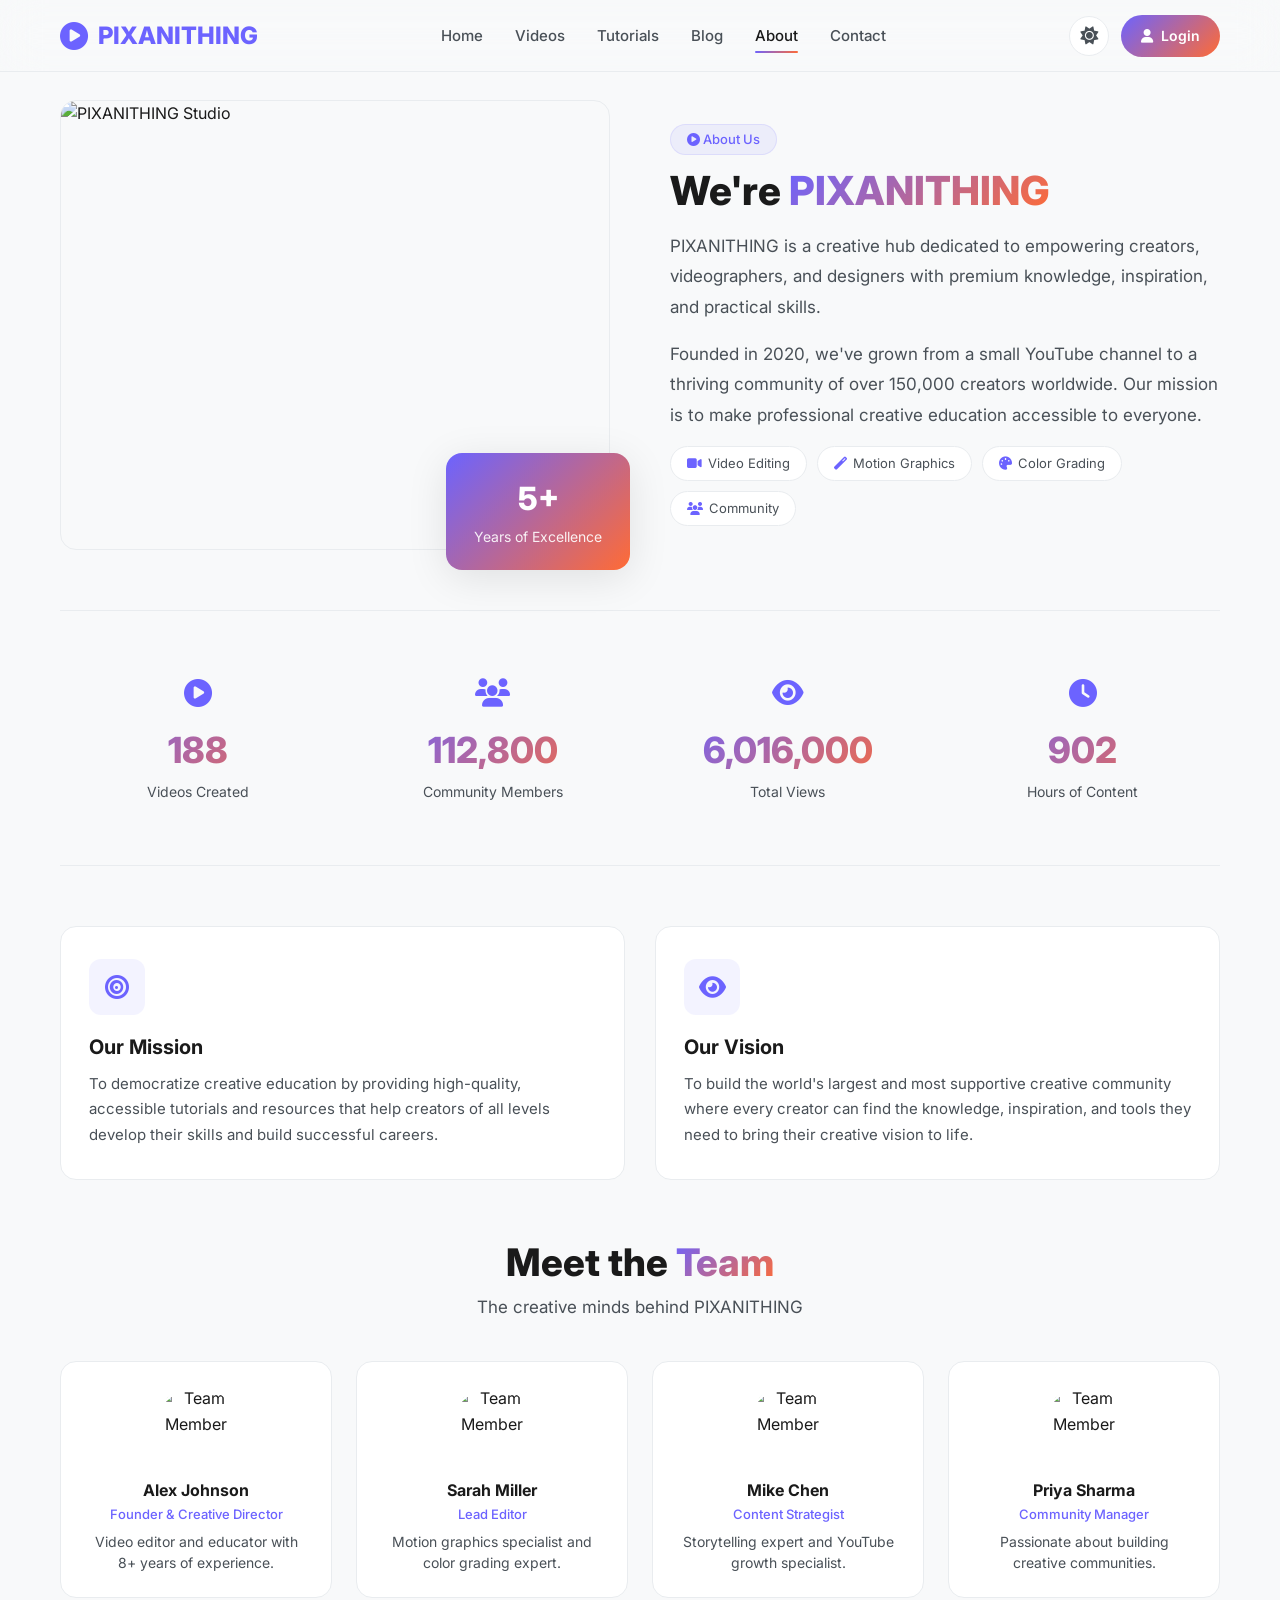
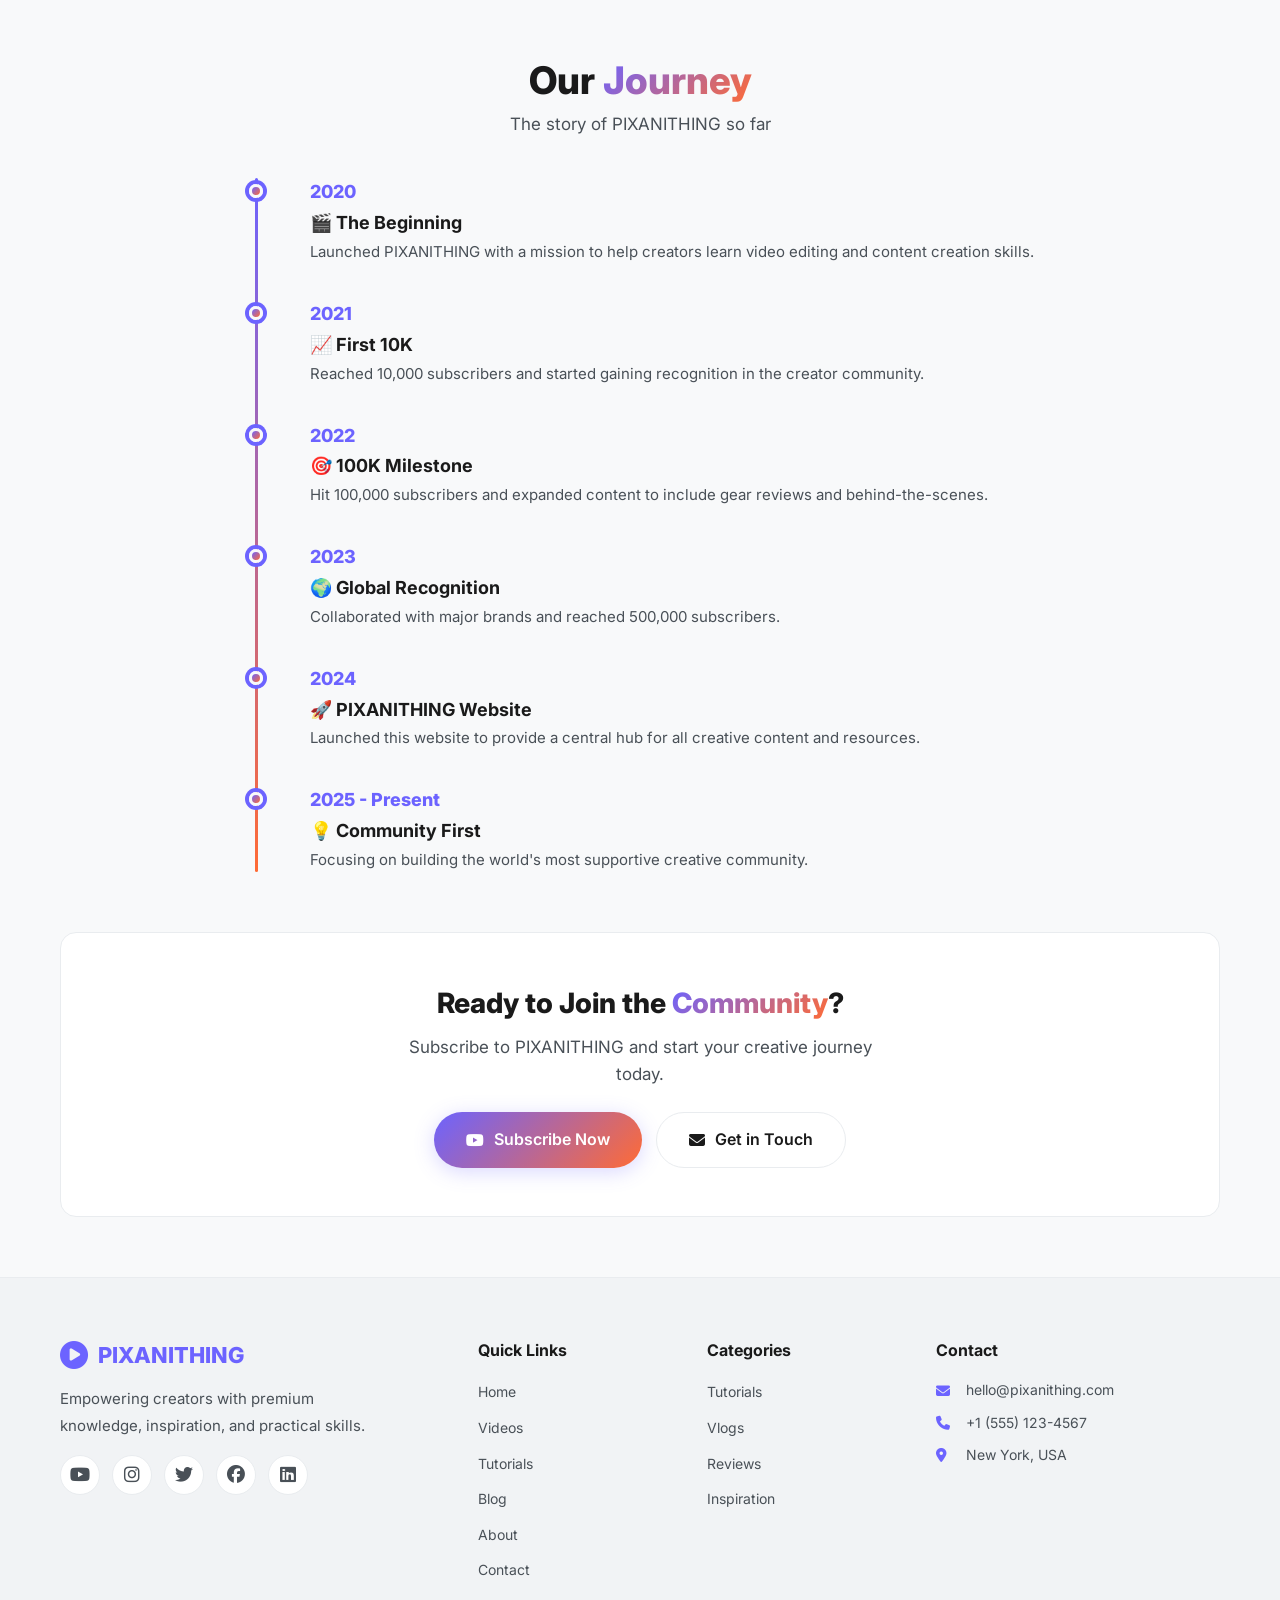
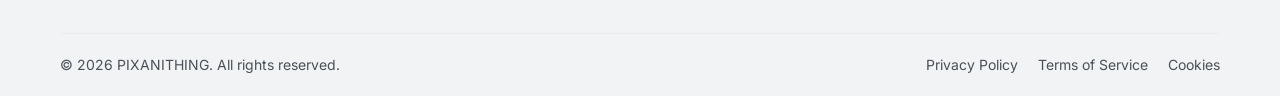
==== about.html @ 60c4e441 "Initial commit - PIXANITHING Frontend" ====
<!DOCTYPE html>
<html lang="en" data-theme="dark">
<head>
    <meta charset="UTF-8" />
    <meta name="viewport" content="width=device-width, initial-scale=1.0" />
    <title>About - PIXANITHING</title>

    <!-- ===== SEO Meta Tags ===== -->
    <meta name="description" content="Learn about PIXANITHING - our mission, vision, and the creative community we're building." />
    <meta name="theme-color" content="#6C63FF" />

    <!-- ===== Fonts & Icons ===== -->
    <link rel="preconnect" href="https://fonts.googleapis.com" />
    <link rel="preconnect" href="https://fonts.gstatic.com" crossorigin />
    <link href="https://fonts.googleapis.com/css2?family=Inter:wght@300;400;500;600;700;800;900&display=swap" rel="stylesheet" />
    <link rel="stylesheet" href="https://cdnjs.cloudflare.com/ajax/libs/font-awesome/6.6.0/css/all.min.css" />

    <!-- ===== Custom CSS ===== -->
    <link rel="stylesheet" href="css/style.css" />

    <style>
        /* ===== ABOUT PAGE SPECIFIC STYLES ===== */
        .about-page {
            padding: 100px 0 60px;
            background: var(--bg-primary);
            min-height: 100vh;
        }

        /* ===== ABOUT HERO ===== */
        .about-hero {
            display: grid;
            grid-template-columns: 1fr 1fr;
            gap: 60px;
            align-items: center;
            margin-bottom: 60px;
        }

        .about-hero .image {
            position: relative;
        }

        .about-hero .image img {
            width: 100%;
            border-radius: var(--radius-lg);
            border: 1px solid var(--border-color);
            object-fit: cover;
            height: 450px;
        }

        .about-hero .image .floating-badge {
            position: absolute;
            bottom: -20px;
            right: -20px;
            background: var(--accent-gradient);
            color: #fff;
            padding: 20px 28px;
            border-radius: var(--radius-lg);
            text-align: center;
            box-shadow: var(--shadow-lg);
        }

        .about-hero .image .floating-badge .number {
            font-size: 32px;
            font-weight: 800;
            display: block;
        }

        .about-hero .image .floating-badge .label {
            font-size: 14px;
            opacity: 0.9;
        }

        .about-hero .text .badge {
            display: inline-block;
            background: rgba(108, 99, 255, 0.08);
            border: 1px solid rgba(108, 99, 255, 0.12);
            padding: 4px 16px;
            border-radius: 50px;
            font-size: 13px;
            color: var(--accent-primary);
            font-weight: 500;
            margin-bottom: 12px;
        }

        .about-hero .text h1 {
            font-size: 40px;
            font-weight: 800;
            margin-bottom: 16px;
            line-height: 1.2;
        }

        .about-hero .text h1 span {
            background: var(--accent-gradient);
            -webkit-background-clip: text;
            -webkit-text-fill-color: transparent;
            background-clip: text;
        }

        .about-hero .text p {
            color: var(--text-secondary);
            font-size: 17px;
            line-height: 1.8;
            margin-bottom: 16px;
        }

        .about-hero .text .tags {
            display: flex;
            gap: 10px;
            flex-wrap: wrap;
            margin-top: 16px;
        }

        .about-hero .text .tags span {
            padding: 6px 16px;
            border-radius: 50px;
            background: var(--bg-card);
            border: 1px solid var(--border-color);
            font-size: 13px;
            color: var(--text-secondary);
            display: flex;
            align-items: center;
            gap: 6px;
        }

        .about-hero .text .tags span i {
            color: var(--accent-primary);
        }

        /* ===== STATS ===== */
        .about-stats {
            display: grid;
            grid-template-columns: repeat(4, 1fr);
            gap: 20px;
            padding: 40px 0;
            border-top: 1px solid var(--border-color);
            border-bottom: 1px solid var(--border-color);
            margin-bottom: 60px;
        }

        .about-stats .stat-item {
            text-align: center;
            padding: 20px;
        }

        .about-stats .stat-item .number {
            font-size: 36px;
            font-weight: 800;
            background: var(--accent-gradient);
            -webkit-background-clip: text;
            -webkit-text-fill-color: transparent;
            background-clip: text;
            display: block;
        }

        .about-stats .stat-item .label {
            font-size: 14px;
            color: var(--text-secondary);
            margin-top: 4px;
        }

        .about-stats .stat-item .icon {
            font-size: 28px;
            color: var(--accent-primary);
            margin-bottom: 6px;
            display: block;
        }

        /* ===== MISSION & VISION ===== */
        .mission-vision {
            display: grid;
            grid-template-columns: 1fr 1fr;
            gap: 30px;
            margin-bottom: 60px;
        }

        .mission-vision .card {
            background: var(--bg-card);
            border: 1px solid var(--border-color);
            border-radius: var(--radius-lg);
            padding: 32px 28px;
            transition: var(--transition);
        }

        .mission-vision .card:hover {
            border-color: var(--accent-primary);
            transform: translateY(-4px);
        }

        .mission-vision .card .icon {
            width: 56px;
            height: 56px;
            border-radius: 12px;
            background: rgba(108, 99, 255, 0.08);
            display: flex;
            align-items: center;
            justify-content: center;
            font-size: 24px;
            color: var(--accent-primary);
            margin-bottom: 16px;
        }

        .mission-vision .card h3 {
            font-size: 20px;
            font-weight: 700;
            margin-bottom: 8px;
        }

        .mission-vision .card p {
            color: var(--text-secondary);
            font-size: 15px;
            line-height: 1.7;
        }

        /* ===== TEAM ===== */
        .team-section {
            margin-bottom: 60px;
        }

        .team-section .section-header {
            text-align: center;
            margin-bottom: 40px;
        }

        .team-grid {
            display: grid;
            grid-template-columns: repeat(auto-fill, minmax(220px, 1fr));
            gap: 24px;
        }

        .team-card {
            background: var(--bg-card);
            border: 1px solid var(--border-color);
            border-radius: var(--radius-lg);
            padding: 24px;
            text-align: center;
            transition: var(--transition);
        }

        .team-card:hover {
            border-color: var(--accent-primary);
            transform: translateY(-4px);
        }

        .team-card img {
            width: 80px;
            height: 80px;
            border-radius: 50%;
            object-fit: cover;
            border: 3px solid var(--accent-gradient);
            margin: 0 auto 12px;
        }

        .team-card h4 {
            font-size: 16px;
            font-weight: 700;
        }

        .team-card .role {
            font-size: 13px;
            color: var(--accent-primary);
            font-weight: 500;
        }

        .team-card p {
            font-size: 14px;
            color: var(--text-secondary);
            margin-top: 6px;
            line-height: 1.5;
        }

        /* ===== TIMELINE ===== */
        .timeline-section {
            margin-bottom: 60px;
        }

        .timeline-section .section-header {
            text-align: center;
            margin-bottom: 40px;
        }

        .timeline {
            position: relative;
            max-width: 800px;
            margin: 0 auto;
            padding-left: 40px;
        }

        .timeline::before {
            content: '';
            position: absolute;
            left: 15px;
            top: 0;
            bottom: 0;
            width: 3px;
            background: var(--accent-gradient);
            border-radius: 3px;
        }

        .timeline-item {
            position: relative;
            margin-bottom: 36px;
            padding-left: 30px;
        }

        .timeline-item::before {
            content: '';
            position: absolute;
            left: -31px;
            top: 6px;
            width: 14px;
            height: 14px;
            border-radius: 50%;
            background: var(--accent-gradient);
            border: 3px solid var(--bg-primary);
            box-shadow: 0 0 0 4px var(--accent-primary);
        }

        .timeline-item .year {
            font-size: 18px;
            font-weight: 800;
            color: var(--accent-primary);
            display: block;
            margin-bottom: 2px;
        }

        .timeline-item h3 {
            font-size: 18px;
            font-weight: 700;
            margin-bottom: 2px;
        }

        .timeline-item p {
            color: var(--text-secondary);
            font-size: 15px;
            line-height: 1.6;
        }

        /* ===== CTA ===== */
        .cta-section {
            background: var(--bg-card);
            border: 1px solid var(--border-color);
            border-radius: var(--radius-lg);
            padding: 48px 40px;
            text-align: center;
            margin-top: 20px;
        }

        .cta-section h2 {
            font-size: 28px;
            font-weight: 800;
            margin-bottom: 8px;
        }

        .cta-section h2 span {
            background: var(--accent-gradient);
            -webkit-background-clip: text;
            -webkit-text-fill-color: transparent;
            background-clip: text;
        }

        .cta-section p {
            color: var(--text-secondary);
            font-size: 17px;
            max-width: 500px;
            margin: 0 auto 24px;
        }

        .cta-section .cta-buttons {
            display: flex;
            gap: 14px;
            justify-content: center;
            flex-wrap: wrap;
        }

        /* ===== RESPONSIVE ===== */
        @media (max-width: 992px) {
            .about-hero {
                grid-template-columns: 1fr;
                gap: 40px;
            }

            .about-hero .image img {
                height: 350px;
            }

            .about-stats {
                grid-template-columns: repeat(2, 1fr);
            }

            .mission-vision {
                grid-template-columns: 1fr;
            }
        }

        @media (max-width: 768px) {
            .about-page {
                padding: 80px 0 40px;
            }

            .about-hero .text h1 {
                font-size: 30px;
            }

            .about-hero .image img {
                height: 280px;
            }

            .about-hero .image .floating-badge {
                bottom: -10px;
                right: -10px;
                padding: 14px 20px;
            }

            .about-hero .image .floating-badge .number {
                font-size: 24px;
            }

            .about-stats {
                grid-template-columns: 1fr 1fr;
                gap: 12px;
                padding: 24px 0;
            }

            .about-stats .stat-item .number {
                font-size: 28px;
            }

            .team-grid {
                grid-template-columns: repeat(2, 1fr);
            }

            .timeline {
                padding-left: 20px;
            }

            .timeline-item {
                padding-left: 20px;
            }

            .timeline-item::before {
                left: -21px;
                width: 12px;
                height: 12px;
            }

            .cta-section {
                padding: 32px 20px;
            }

            .cta-section h2 {
                font-size: 22px;
            }
        }

        @media (max-width: 480px) {
            .about-hero .text h1 {
                font-size: 24px;
            }

            .about-hero .text p {
                font-size: 15px;
            }

            .about-stats {
                grid-template-columns: 1fr 1fr;
                gap: 8px;
            }

            .about-stats .stat-item {
                padding: 12px;
            }

            .about-stats .stat-item .number {
                font-size: 22px;
            }

            .team-grid {
                grid-template-columns: 1fr;
            }

            .cta-section .cta-buttons {
                flex-direction: column;
                align-items: center;
            }

            .cta-section .cta-buttons .btn {
                width: 100%;
                justify-content: center;
            }

            .about-hero .image .floating-badge {
                position: relative;
                bottom: 0;
                right: 0;
                margin-top: 16px;
                display: inline-block;
            }

            .about-hero .image {
                text-align: center;
            }
        }
    </style>
</head>
<body>

    <!-- ===== HEADER ===== -->
    <header id="header">
        <div class="container">
            <nav class="navbar">
                <a href="index.html" class="logo">
                    <i class="fas fa-play-circle"></i>
                    <span>PIXANI<span>THING</span></span>
                </a>

                <ul class="nav-menu" id="navMenu">
                    <li><a href="index.html">Home</a></li>
                    <li><a href="videos.html">Videos</a></li>
                    <li><a href="tutorials.html">Tutorials</a></li>
                    <li><a href="blog.html">Blog</a></li>
                    <li><a href="about.html" class="active">About</a></li>
                    <li><a href="contact.html">Contact</a></li>
                </ul>

                <div class="nav-actions">
                    <button class="theme-toggle" id="themeToggle" aria-label="Toggle Theme">
                        <i class="fas fa-moon"></i>
                    </button>
                    <a href="login.html" class="btn-login">
                        <i class="fas fa-user"></i> <span class="btn-text">Login</span>
                    </a>
                    <button class="hamburger" id="hamburger" aria-label="Menu">
                        <span></span>
                        <span></span>
                        <span></span>
                    </button>
                </div>
            </nav>
        </div>
    </header>

    <!-- ===== ABOUT PAGE ===== -->
    <section class="about-page">
        <div class="container">

            <!-- ===== ABOUT HERO ===== -->
            <div class="about-hero">
                <div class="image">
                    <img src="https://picsum.photos/seed/studio/800/600" alt="PIXANITHING Studio" loading="lazy" />
                    <div class="floating-badge">
                        <span class="number">5+</span>
                        <span class="label">Years of Excellence</span>
                    </div>
                </div>
                <div class="text">
                    <div class="badge"><i class="fas fa-play-circle"></i> About Us</div>
                    <h1>We're <span>PIXANITHING</span></h1>
                    <p>
                        PIXANITHING is a creative hub dedicated to empowering creators, videographers,
                        and designers with premium knowledge, inspiration, and practical skills.
                    </p>
                    <p>
                        Founded in 2020, we've grown from a small YouTube channel to a thriving community
                        of over 150,000 creators worldwide. Our mission is to make professional creative
                        education accessible to everyone.
                    </p>
                    <div class="tags">
                        <span><i class="fas fa-video"></i> Video Editing</span>
                        <span><i class="fas fa-magic"></i> Motion Graphics</span>
                        <span><i class="fas fa-palette"></i> Color Grading</span>
                        <span><i class="fas fa-users"></i> Community</span>
                    </div>
                </div>
            </div>

            <!-- ===== STATS ===== -->
            <div class="about-stats">
                <div class="stat-item">
                    <span class="icon"><i class="fas fa-play-circle"></i></span>
                    <span class="number" data-count="250">0</span>
                    <span class="label">Videos Created</span>
                </div>
                <div class="stat-item">
                    <span class="icon"><i class="fas fa-users"></i></span>
                    <span class="number" data-count="150000">0</span>
                    <span class="label">Community Members</span>
                </div>
                <div class="stat-item">
                    <span class="icon"><i class="fas fa-eye"></i></span>
                    <span class="number" data-count="8000000">0</span>
                    <span class="label">Total Views</span>
                </div>
                <div class="stat-item">
                    <span class="icon"><i class="fas fa-clock"></i></span>
                    <span class="number" data-count="1200">0</span>
                    <span class="label">Hours of Content</span>
                </div>
            </div>

            <!-- ===== MISSION & VISION ===== -->
            <div class="mission-vision">
                <div class="card">
                    <div class="icon"><i class="fas fa-bullseye"></i></div>
                    <h3>Our Mission</h3>
                    <p>
                        To democratize creative education by providing high-quality, accessible
                        tutorials and resources that help creators of all levels develop their skills
                        and build successful careers.
                    </p>
                </div>
                <div class="card">
                    <div class="icon"><i class="fas fa-eye"></i></div>
                    <h3>Our Vision</h3>
                    <p>
                        To build the world's largest and most supportive creative community where
                        every creator can find the knowledge, inspiration, and tools they need to
                        bring their creative vision to life.
                    </p>
                </div>
            </div>

            <!-- ===== TEAM ===== -->
            <div class="team-section">
                <div class="section-header">
                    <h2 class="section-title">Meet the <span>Team</span></h2>
                    <p class="section-subtitle">The creative minds behind PIXANITHING</p>
                </div>
                <div class="team-grid">
                    <div class="team-card">
                        <img src="https://picsum.photos/seed/team1/200/200" alt="Team Member" loading="lazy" />
                        <h4>Alex Johnson</h4>
                        <div class="role">Founder & Creative Director</div>
                        <p>Video editor and educator with 8+ years of experience.</p>
                    </div>
                    <div class="team-card">
                        <img src="https://picsum.photos/seed/team2/200/200" alt="Team Member" loading="lazy" />
                        <h4>Sarah Miller</h4>
                        <div class="role">Lead Editor</div>
                        <p>Motion graphics specialist and color grading expert.</p>
                    </div>
                    <div class="team-card">
                        <img src="https://picsum.photos/seed/team3/200/200" alt="Team Member" loading="lazy" />
                        <h4>Mike Chen</h4>
                        <div class="role">Content Strategist</div>
                        <p>Storytelling expert and YouTube growth specialist.</p>
                    </div>
                    <div class="team-card">
                        <img src="https://picsum.photos/seed/team4/200/200" alt="Team Member" loading="lazy" />
                        <h4>Priya Sharma</h4>
                        <div class="role">Community Manager</div>
                        <p>Passionate about building creative communities.</p>
                    </div>
                </div>
            </div>

            <!-- ===== TIMELINE ===== -->
            <div class="timeline-section">
                <div class="section-header">
                    <h2 class="section-title">Our <span>Journey</span></h2>
                    <p class="section-subtitle">The story of PIXANITHING so far</p>
                </div>
                <div class="timeline">
                    <div class="timeline-item">
                        <span class="year">2020</span>
                        <h3>🎬 The Beginning</h3>
                        <p>Launched PIXANITHING with a mission to help creators learn video editing and content creation skills.</p>
                    </div>
                    <div class="timeline-item">
                        <span class="year">2021</span>
                        <h3>📈 First 10K</h3>
                        <p>Reached 10,000 subscribers and started gaining recognition in the creator community.</p>
                    </div>
                    <div class="timeline-item">
                        <span class="year">2022</span>
                        <h3>🎯 100K Milestone</h3>
                        <p>Hit 100,000 subscribers and expanded content to include gear reviews and behind-the-scenes.</p>
                    </div>
                    <div class="timeline-item">
                        <span class="year">2023</span>
                        <h3>🌍 Global Recognition</h3>
                        <p>Collaborated with major brands and reached 500,000 subscribers.</p>
                    </div>
                    <div class="timeline-item">
                        <span class="year">2024</span>
                        <h3>🚀 PIXANITHING Website</h3>
                        <p>Launched this website to provide a central hub for all creative content and resources.</p>
                    </div>
                    <div class="timeline-item">
                        <span class="year">2025 - Present</span>
                        <h3>💡 Community First</h3>
                        <p>Focusing on building the world's most supportive creative community.</p>
                    </div>
                </div>
            </div>

            <!-- ===== CTA ===== -->
            <div class="cta-section">
                <h2>Ready to Join the <span>Community</span>?</h2>
                <p>Subscribe to PIXANITHING and start your creative journey today.</p>
                <div class="cta-buttons">
                    <a href="https://youtube.com" target="_blank" class="btn btn-primary">
                        <i class="fab fa-youtube"></i> Subscribe Now
                    </a>
                    <a href="contact.html" class="btn btn-secondary">
                        <i class="fas fa-envelope"></i> Get in Touch
                    </a>
                </div>
            </div>

        </div>
    </section>

    <!-- ===== FOOTER ===== -->
    <footer class="footer">
        <div class="container">
            <div class="footer-grid">
                <div class="footer-brand">
                    <a href="index.html" class="logo">
                        <i class="fas fa-play-circle"></i>
                        <span>PIXANI<span>THING</span></span>
                    </a>
                    <p>Empowering creators with premium knowledge, inspiration, and practical skills.</p>
                    <div class="social-links">
                        <a href="#" target="_blank"><i class="fab fa-youtube"></i></a>
                        <a href="#" target="_blank"><i class="fab fa-instagram"></i></a>
                        <a href="#" target="_blank"><i class="fab fa-twitter"></i></a>
                        <a href="#" target="_blank"><i class="fab fa-facebook"></i></a>
                        <a href="#" target="_blank"><i class="fab fa-linkedin"></i></a>
                    </div>
                </div>
                <div class="footer-links">
                    <h4>Quick Links</h4>
                    <ul>
                        <li><a href="index.html">Home</a></li>
                        <li><a href="videos.html">Videos</a></li>
                        <li><a href="tutorials.html">Tutorials</a></li>
                        <li><a href="blog.html">Blog</a></li>
                        <li><a href="about.html">About</a></li>
                        <li><a href="contact.html">Contact</a></li>
                    </ul>
                </div>
                <div class="footer-links">
                    <h4>Categories</h4>
                    <ul>
                        <li><a href="videos.html?cat=tutorial">Tutorials</a></li>
                        <li><a href="videos.html?cat=vlog">Vlogs</a></li>
                        <li><a href="videos.html?cat=review">Reviews</a></li>
                        <li><a href="videos.html?cat=inspiration">Inspiration</a></li>
                    </ul>
                </div>
                <div class="footer-contact">
                    <h4>Contact</h4>
                    <ul>
                        <li><i class="fas fa-envelope"></i> hello@pixanithing.com</li>
                        <li><i class="fas fa-phone"></i> +1 (555) 123-4567</li>
                        <li><i class="fas fa-map-marker-alt"></i> New York, USA</li>
                    </ul>
                </div>
            </div>
            <div class="footer-bottom">
                <p>&copy; 2026 PIXANITHING. All rights reserved.</p>
                <div class="footer-bottom-links">
                    <a href="#">Privacy Policy</a>
                    <a href="#">Terms of Service</a>
                    <a href="#">Cookies</a>
                </div>
            </div>
        </div>
    </footer>

    <!-- ===== BACK TO TOP ===== -->
    <button id="backToTop" class="back-to-top" aria-label="Back to top">
        <i class="fas fa-chevron-up"></i>
    </button>

    <!-- ===== JAVASCRIPT ===== -->
    <script src="js/script.js"></script>

    <!-- ===== PAGE-SPECIFIC JAVASCRIPT ===== -->
    <script>
        document.addEventListener('DOMContentLoaded', function() {

            // ========================================
            // COUNTER ANIMATION
            // ========================================
            const stats = document.querySelectorAll('.about-stats .stat-item .number');
            let animated = false;

            function animateCounters() {
                if (animated) return;

                stats.forEach(function(stat) {
                    const target = parseInt(stat.getAttribute('data-count'));
                    const duration = 2000;
                    const increment = target / (duration / 16);
                    let current = 0;

                    const updateCounter = function() {
                        current += increment;
                        if (current < target) {
                            stat.textContent = Math.round(current).toLocaleString();
                            requestAnimationFrame(updateCounter);
                        } else {
                            stat.textContent = target.toLocaleString();
                        }
                    };
                    updateCounter();
                });
                animated = true;
            }

            if ('IntersectionObserver' in window) {
                const statsSection = document.querySelector('.about-stats');
                if (statsSection) {
                    const observer = new IntersectionObserver(function(entries) {
                        entries.forEach(function(entry) {
                            if (entry.isIntersecting) {
                                animateCounters();
                                observer.unobserve(entry.target);
                            }
                        });
                    }, { threshold: 0.3 });
                    observer.observe(statsSection);
                }
            }

            console.log('✅ About page loaded successfully!');

        });
    </script>

</body>
</html>
---- css/style.css ----
/* ========================================
   PIXANITHING - Global Stylesheet
   Version: 3.0.0 (Final)
   Author: PIXANITHING
   Description: Complete global styles for all pages
   ======================================== */

/* ========================================
   ROOT VARIABLES
   ======================================== */
:root {
    /* ===== COLORS - DARK THEME (Default) ===== */
    --bg-primary: #0A0A0A;
    --bg-secondary: #111111;
    --bg-card: #1A1A1A;
    --bg-card-hover: #242424;
    --bg-input: #1E1E1E;

    --text-primary: #FFFFFF;
    --text-secondary: #B0B0B0;
    --text-muted: #6B6B6B;

    --accent-primary: #6C63FF;
    --accent-secondary: #FF6B35;
    --accent-gradient: linear-gradient(135deg, #6C63FF, #FF6B35);

    --border-color: #2A2A2A;
    --border-light: rgba(255, 255, 255, 0.05);

    --shadow-sm: 0 2px 10px rgba(0, 0, 0, 0.3);
    --shadow-md: 0 4px 20px rgba(0, 0, 0, 0.4);
    --shadow-lg: 0 8px 40px rgba(0, 0, 0, 0.5);
    --shadow-hover: 0 8px 35px rgba(108, 99, 255, 0.15);

    --radius-sm: 8px;
    --radius-md: 12px;
    --radius-lg: 16px;
    --radius-xl: 24px;

    --transition: all 0.3s cubic-bezier(0.4, 0, 0.2, 1);
    --transition-slow: all 0.5s cubic-bezier(0.4, 0, 0.2, 1);

    --font-family: 'Inter', -apple-system, BlinkMacSystemFont, 'Segoe UI', Roboto, Oxygen, Ubuntu, sans-serif;

    --header-height: 72px;
    --container-width: 1200px;

    --z-nav: 1000;
    --z-modal: 2000;
    --z-tooltip: 3000;
    --z-preloader: 9999;
}

/* ========================================
   LIGHT THEME
   ======================================== */
[data-theme="light"] {
    --bg-primary: #F8F9FA;
    --bg-secondary: #F1F3F5;
    --bg-card: #FFFFFF;
    --bg-card-hover: #F1F3F5;
    --bg-input: #E9ECEF;

    --text-primary: #1A1A1A;
    --text-secondary: #495057;
    --text-muted: #868E96;

    --border-color: #E9ECEF;
    --border-light: rgba(0, 0, 0, 0.05);

    --shadow-sm: 0 2px 10px rgba(0, 0, 0, 0.05);
    --shadow-md: 0 4px 20px rgba(0, 0, 0, 0.08);
    --shadow-lg: 0 8px 40px rgba(0, 0, 0, 0.1);
    --shadow-hover: 0 8px 35px rgba(108, 99, 255, 0.12);
}

/* ========================================
   RESET & BASE
   ======================================== */
*,
*::before,
*::after {
    margin: 0;
    padding: 0;
    box-sizing: border-box;
}

html {
    scroll-behavior: smooth;
    -webkit-font-smoothing: antialiased;
    -moz-osx-font-smoothing: grayscale;
}

body {
    font-family: var(--font-family);
    background: var(--bg-primary);
    color: var(--text-primary);
    line-height: 1.6;
    transition: background 0.3s ease, color 0.3s ease;
    overflow-x: hidden;
    min-height: 100vh;
}

/* ===== SCROLLBAR ===== */
::-webkit-scrollbar {
    width: 8px;
    height: 8px;
}

::-webkit-scrollbar-track {
    background: var(--bg-secondary);
}

::-webkit-scrollbar-thumb {
    background: var(--accent-gradient);
    border-radius: 10px;
}

::-webkit-scrollbar-thumb:hover {
    opacity: 0.8;
}

/* ===== SELECTION ===== */
::selection {
    background: var(--accent-primary);
    color: #FFFFFF;
}

/* ===== TYPOGRAPHY ===== */
a {
    text-decoration: none;
    color: inherit;
    transition: var(--transition);
}

img {
    max-width: 100%;
    display: block;
}

ul,
ol {
    list-style: none;
}

/* ===== CONTAINER ===== */
.container {
    max-width: var(--container-width);
    margin: 0 auto;
    padding: 0 20px;
}

/* ========================================
   PRELOADER
   ======================================== */
#preloader {
    position: fixed;
    top: 0;
    left: 0;
    width: 100%;
    height: 100%;
    background: var(--bg-primary);
    display: flex;
    align-items: center;
    justify-content: center;
    z-index: var(--z-preloader);
    transition: opacity 0.6s ease, visibility 0.6s ease;
}

#preloader.hidden {
    opacity: 0;
    visibility: hidden;
    pointer-events: none;
}

.loader {
    width: 48px;
    height: 48px;
    border-radius: 50%;
    border: 3px solid var(--border-color);
    border-top-color: var(--accent-primary);
    border-bottom-color: var(--accent-secondary);
    animation: spin 0.8s linear infinite;
}

/* ========================================
   HEADER / NAVIGATION
   ======================================== */
header {
    position: fixed;
    top: 0;
    left: 0;
    width: 100%;
    z-index: var(--z-nav);
    background: rgba(var(--bg-primary), 0.85);
    backdrop-filter: blur(20px);
    -webkit-backdrop-filter: blur(20px);
    border-bottom: 1px solid var(--border-color);
    transition: var(--transition);
    height: var(--header-height);
}

header.scrolled {
    background: var(--bg-primary);
    box-shadow: var(--shadow-md);
}

.navbar {
    display: flex;
    align-items: center;
    justify-content: space-between;
    height: var(--header-height);
    transition: var(--transition);
}

/* ===== LOGO ===== */
.logo {
    display: flex;
    align-items: center;
    gap: 10px;
    font-size: 24px;
    font-weight: 800;
    color: var(--text-primary);
    text-decoration: none;
    flex-shrink: 0;
}

.logo i {
    color: var(--accent-primary);
    font-size: 28px;
}

.logo span {
    color: var(--accent-primary);
}

/* ===== NAV MENU ===== */
.nav-menu {
    display: flex;
    align-items: center;
    gap: 32px;
    margin: 0;
    padding: 0;
}

.nav-menu a {
    font-size: 15px;
    font-weight: 500;
    color: var(--text-secondary);
    position: relative;
    padding: 6px 0;
    transition: var(--transition);
}

.nav-menu a::after {
    content: '';
    position: absolute;
    bottom: -2px;
    left: 0;
    width: 0;
    height: 2px;
    background: var(--accent-gradient);
    border-radius: 2px;
    transition: var(--transition);
}

.nav-menu a:hover,
.nav-menu a.active {
    color: var(--text-primary);
}

.nav-menu a:hover::after,
.nav-menu a.active::after {
    width: 100%;
}

/* ===== NAV ACTIONS ===== */
.nav-actions {
    display: flex;
    align-items: center;
    gap: 12px;
    flex-shrink: 0;
}

/* Theme Toggle */
.theme-toggle {
    width: 40px;
    height: 40px;
    border-radius: 50%;
    background: var(--bg-card);
    border: 1px solid var(--border-color);
    color: var(--text-secondary);
    font-size: 18px;
    cursor: pointer;
    transition: var(--transition);
    display: flex;
    align-items: center;
    justify-content: center;
}

.theme-toggle:hover {
    background: var(--bg-card-hover);
    color: var(--text-primary);
    transform: rotate(30deg);
}

/* Login Button */
.btn-login {
    display: flex;
    align-items: center;
    gap: 8px;
    padding: 10px 20px;
    border-radius: 50px;
    background: var(--accent-gradient);
    color: #FFFFFF;
    font-size: 14px;
    font-weight: 600;
    border: none;
    cursor: pointer;
    transition: var(--transition);
    text-decoration: none;
    font-family: var(--font-family);
}

.btn-login:hover {
    transform: translateY(-2px);
    box-shadow: 0 8px 30px rgba(108, 99, 255, 0.3);
}

/* ===== HAMBURGER ===== */
.hamburger {
    display: none;
    flex-direction: column;
    gap: 5px;
    background: none;
    border: none;
    cursor: pointer;
    padding: 4px;
    transition: var(--transition);
}

.hamburger span {
    display: block;
    width: 26px;
    height: 2.5px;
    background: var(--text-primary);
    border-radius: 2px;
    transition: var(--transition);
}

.hamburger.active span:nth-child(1) {
    transform: rotate(45deg) translate(5px, 5px);
}

.hamburger.active span:nth-child(2) {
    opacity: 0;
    transform: scaleX(0);
}

.hamburger.active span:nth-child(3) {
    transform: rotate(-45deg) translate(5px, -5px);
}

/* ========================================
   BUTTONS
   ======================================== */
.btn {
    display: inline-flex;
    align-items: center;
    justify-content: center;
    gap: 10px;
    padding: 14px 32px;
    border-radius: 50px;
    font-weight: 600;
    font-size: 16px;
    font-family: var(--font-family);
    border: none;
    cursor: pointer;
    transition: var(--transition);
    text-decoration: none;
}

.btn-primary {
    background: var(--accent-gradient);
    color: #FFFFFF;
    box-shadow: 0 4px 20px rgba(108, 99, 255, 0.25);
}

.btn-primary:hover {
    transform: translateY(-3px);
    box-shadow: 0 8px 35px rgba(108, 99, 255, 0.35);
}

.btn-secondary {
    background: var(--bg-card);
    color: var(--text-primary);
    border: 1px solid var(--border-color);
}

.btn-secondary:hover {
    background: var(--bg-card-hover);
    transform: translateY(-3px);
}

/* ========================================
   SECTION HEADERS
   ======================================== */
.section-header {
    text-align: center;
    margin-bottom: 48px;
    position: relative;
}

.section-title {
    font-size: 38px;
    font-weight: 800;
    margin-bottom: 8px;
    line-height: 1.2;
}

.section-title span {
    background: var(--accent-gradient);
    -webkit-background-clip: text;
    -webkit-text-fill-color: transparent;
    background-clip: text;
}

.section-subtitle {
    font-size: 17px;
    color: var(--text-secondary);
    max-width: 560px;
    margin: 0 auto;
}

.view-all {
    display: inline-flex;
    align-items: center;
    gap: 8px;
    color: var(--accent-primary);
    font-weight: 600;
    font-size: 15px;
    margin-top: 14px;
    transition: var(--transition);
}

.view-all:hover {
    gap: 14px;
}

/* ========================================
   NEWSLETTER SECTION
   ======================================== */
.newsletter-section {
    padding: 70px 0;
    background: var(--bg-secondary);
    border-top: 1px solid var(--border-color);
    border-bottom: 1px solid var(--border-color);
}

.newsletter-content {
    max-width: 560px;
    margin: 0 auto;
    text-align: center;
}

.newsletter-icon {
    width: 72px;
    height: 72px;
    border-radius: 50%;
    background: var(--accent-gradient);
    display: flex;
    align-items: center;
    justify-content: center;
    margin: 0 auto 20px;
    font-size: 32px;
    color: #FFFFFF;
}

.newsletter-content h2 {
    font-size: 32px;
    font-weight: 800;
    margin-bottom: 8px;
}

.newsletter-content h2 span {
    background: var(--accent-gradient);
    -webkit-background-clip: text;
    -webkit-text-fill-color: transparent;
    background-clip: text;
}

.newsletter-content p {
    color: var(--text-secondary);
    font-size: 16px;
    margin-bottom: 24px;
}

.newsletter-form {
    display: flex;
    gap: 12px;
    background: var(--bg-card);
    border: 1px solid var(--border-color);
    border-radius: 60px;
    padding: 6px;
    overflow: hidden;
}

.newsletter-form input {
    flex: 1;
    background: none;
    border: none;
    padding: 14px 20px;
    font-size: 15px;
    color: var(--text-primary);
    outline: none;
    font-family: var(--font-family);
}

.newsletter-form input::placeholder {
    color: var(--text-muted);
}

.newsletter-form .btn {
    padding: 12px 28px;
    border-radius: 50px;
    flex-shrink: 0;
}

.newsletter-note {
    font-size: 13px;
    color: var(--text-muted);
    margin-top: 14px;
}

/* ========================================
   FOOTER
   ======================================== */
.footer {
    background: var(--bg-secondary);
    padding: 60px 0 20px;
    border-top: 1px solid var(--border-color);
}

.footer-grid {
    display: grid;
    grid-template-columns: 2fr 1fr 1fr 1.5fr;
    gap: 40px;
    margin-bottom: 40px;
}

.footer-brand .logo {
    font-size: 22px;
    margin-bottom: 12px;
    display: inline-flex;
}

.footer-brand p {
    color: var(--text-secondary);
    font-size: 15px;
    line-height: 1.8;
    max-width: 320px;
}

.social-links {
    display: flex;
    gap: 12px;
    margin-top: 16px;
}

.social-links a {
    width: 40px;
    height: 40px;
    border-radius: 50%;
    background: var(--bg-card);
    border: 1px solid var(--border-color);
    display: flex;
    align-items: center;
    justify-content: center;
    color: var(--text-secondary);
    transition: var(--transition);
    font-size: 18px;
}

.social-links a:hover {
    background: var(--accent-gradient);
    color: #FFFFFF;
    transform: translateY(-3px);
    border-color: transparent;
}

.footer-links h4,
.footer-contact h4 {
    font-size: 16px;
    font-weight: 700;
    margin-bottom: 16px;
}

.footer-links ul li,
.footer-contact ul li {
    margin-bottom: 10px;
}

.footer-links ul li a {
    color: var(--text-secondary);
    font-size: 14px;
    transition: var(--transition);
}

.footer-links ul li a:hover {
    color: var(--accent-primary);
    padding-left: 4px;
}

.footer-contact ul li {
    color: var(--text-secondary);
    font-size: 14px;
    display: flex;
    align-items: center;
    gap: 10px;
}

.footer-contact ul li i {
    color: var(--accent-primary);
    width: 20px;
}

.footer-bottom {
    padding-top: 20px;
    border-top: 1px solid var(--border-color);
    display: flex;
    justify-content: space-between;
    align-items: center;
    flex-wrap: wrap;
    gap: 12px;
}

.footer-bottom p {
    font-size: 14px;
    color: var(--text-secondary);
}

.footer-bottom-links {
    display: flex;
    gap: 20px;
}

.footer-bottom-links a {
    font-size: 14px;
    color: var(--text-secondary);
    transition: var(--transition);
}

.footer-bottom-links a:hover {
    color: var(--accent-primary);
}

/* ========================================
   BACK TO TOP
   ======================================== */
.back-to-top {
    position: fixed;
    bottom: 30px;
    right: 30px;
    width: 48px;
    height: 48px;
    border-radius: 50%;
    background: var(--accent-gradient);
    color: #FFFFFF;
    border: none;
    font-size: 20px;
    cursor: pointer;
    transition: var(--transition);
    opacity: 0;
    visibility: hidden;
    transform: translateY(20px);
    z-index: var(--z-tooltip);
    box-shadow: 0 4px 20px rgba(108, 99, 255, 0.3);
}

.back-to-top.visible {
    opacity: 1;
    visibility: visible;
    transform: translateY(0);
}

.back-to-top:hover {
    transform: translateY(-4px);
    box-shadow: 0 8px 35px rgba(108, 99, 255, 0.4);
}

/* ========================================
   ANIMATIONS
   ======================================== */
@keyframes spin {
    to {
        transform: rotate(360deg);
    }
}

@keyframes fadeInUp {
    from {
        opacity: 0;
        transform: translateY(30px);
    }
    to {
        opacity: 1;
        transform: translateY(0);
    }
}

@keyframes fadeIn {
    from {
        opacity: 0;
    }
    to {
        opacity: 1;
    }
}

@keyframes scaleIn {
    from {
        opacity: 0;
        transform: scale(0.9);
    }
    to {
        opacity: 1;
        transform: scale(1);
    }
}

@keyframes slideIn {
    from {
        transform: translateX(100%);
        opacity: 0;
    }
    to {
        transform: translateX(0);
        opacity: 1;
    }
}

@keyframes bounce {
    0%,
    100% {
        transform: translateY(0);
    }
    50% {
        transform: translateY(-8px);
    }
}

@keyframes slideDown {
    from {
        opacity: 0;
        transform: translateX(-50%) translateY(-10px);
    }
    to {
        opacity: 1;
        transform: translateX(-50%) translateY(0);
    }
}

/* ========================================
   RESPONSIVE DESIGN
   ======================================== */

/* ===== TABLETS ===== */
@media (max-width: 992px) {
    .footer-grid {
        grid-template-columns: 1fr 1fr;
    }

    .section-title {
        font-size: 30px;
    }

    .newsletter-content h2 {
        font-size: 26px;
    }
}

/* ===== MOBILE ===== */
@media (max-width: 768px) {
    /* ===== NAV ===== */
    .nav-menu {
        position: fixed;
        top: var(--header-height);
        left: 0;
        width: 100%;
        height: calc(100vh - var(--header-height));
        background: var(--bg-primary);
        flex-direction: column;
        justify-content: center;
        align-items: center;
        gap: 24px;
        transform: translateX(100%);
        transition: var(--transition);
        border-top: 1px solid var(--border-color);
        padding: 20px;
    }

    .nav-menu.active {
        transform: translateX(0);
    }

    .nav-menu a {
        font-size: 18px;
    }

    .hamburger {
        display: flex;
    }

    .btn-login .btn-text {
        display: none;
    }

    .btn-login {
        padding: 10px 14px;
    }

    /* ===== FOOTER ===== */
    .footer-grid {
        grid-template-columns: 1fr;
        gap: 30px;
    }

    .footer-brand p {
        max-width: 100%;
    }

    .footer-bottom {
        flex-direction: column;
        text-align: center;
    }

    .footer-bottom-links {
        flex-wrap: wrap;
        justify-content: center;
    }

    /* ===== NEWSLETTER ===== */
    .newsletter-form {
        flex-direction: column;
        border-radius: var(--radius-md);
        background: transparent;
        border: none;
        padding: 0;
    }

    .newsletter-form input {
        background: var(--bg-card);
        border: 1px solid var(--border-color);
        border-radius: var(--radius-md);
        padding: 14px 18px;
    }

    .newsletter-form .btn {
        border-radius: var(--radius-md);
        justify-content: center;
    }

    /* ===== SECTION ===== */
    .section-title {
        font-size: 26px;
    }

    .section-subtitle {
        font-size: 15px;
    }
}

/* ===== SMALL MOBILE ===== */
@media (max-width: 480px) {
    :root {
        --header-height: 64px;
    }

    .logo {
        font-size: 20px;
    }

    .logo i {
        font-size: 22px;
    }

    .btn {
        padding: 12px 24px;
        font-size: 14px;
    }

    .section-title {
        font-size: 22px;
    }

    .newsletter-content h2 {
        font-size: 22px;
    }

    .back-to-top {
        width: 42px;
        height: 42px;
        font-size: 16px;
        bottom: 20px;
        right: 20px;
    }

    .theme-toggle {
        width: 36px;
        height: 36px;
        font-size: 15px;
    }
}

/* ========================================
   UTILITY CLASSES
   ======================================== */
.text-center {
    text-align: center;
}

.text-gradient {
    background: var(--accent-gradient);
    -webkit-background-clip: text;
    -webkit-text-fill-color: transparent;
    background-clip: text;
}

.mt-1 {
    margin-top: 8px;
}
.mt-2 {
    margin-top: 16px;
}
.mt-3 {
    margin-top: 24px;
}
.mt-4 {
    margin-top: 32px;
}
.mt-5 {
    margin-top: 48px;
}

.mb-1 {
    margin-bottom: 8px;
}
.mb-2 {
    margin-bottom: 16px;
}
.mb-3 {
    margin-bottom: 24px;
}
.mb-4 {
    margin-bottom: 32px;
}
.mb-5 {
    margin-bottom: 48px;
}

.hidden {
    display: none !important;
}

.visually-hidden {
    position: absolute;
    width: 1px;
    height: 1px;
    padding: 0;
    margin: -1px;
    overflow: hidden;
    clip: rect(0, 0, 0, 0);
    border: 0;
}

/* ========================================
   ACCESSIBILITY
   ======================================== */
@media (prefers-reduced-motion: reduce) {
    *,
    *::before,
    *::after {
        animation-duration: 0.01ms !important;
        animation-iteration-count: 1 !important;
        transition-duration: 0.01ms !important;
        scroll-behavior: auto !important;
    }
}

:focus-visible {
    outline: 2px solid var(--accent-primary);
    outline-offset: 2px;
}

.skip-link {
    position: absolute;
    top: -100%;
    left: 50%;
    transform: translateX(-50%);
    padding: 12px 24px;
    background: var(--accent-primary);
    color: #FFFFFF;
    border-radius: var(--radius-sm);
    z-index: var(--z-modal);
    font-weight: 600;
}

.skip-link:focus {
    top: 10px;
}

/* ========================================
   PRINT STYLES
   ======================================== */
@media print {
    header,
    footer,
    .back-to-top,
    .newsletter-section {
        display: none !important;
    }

    body {
        background: #FFFFFF !important;
        color: #000000 !important;
    }

    .container {
        max-width: 100% !important;
        padding: 20px !important;
    }
}
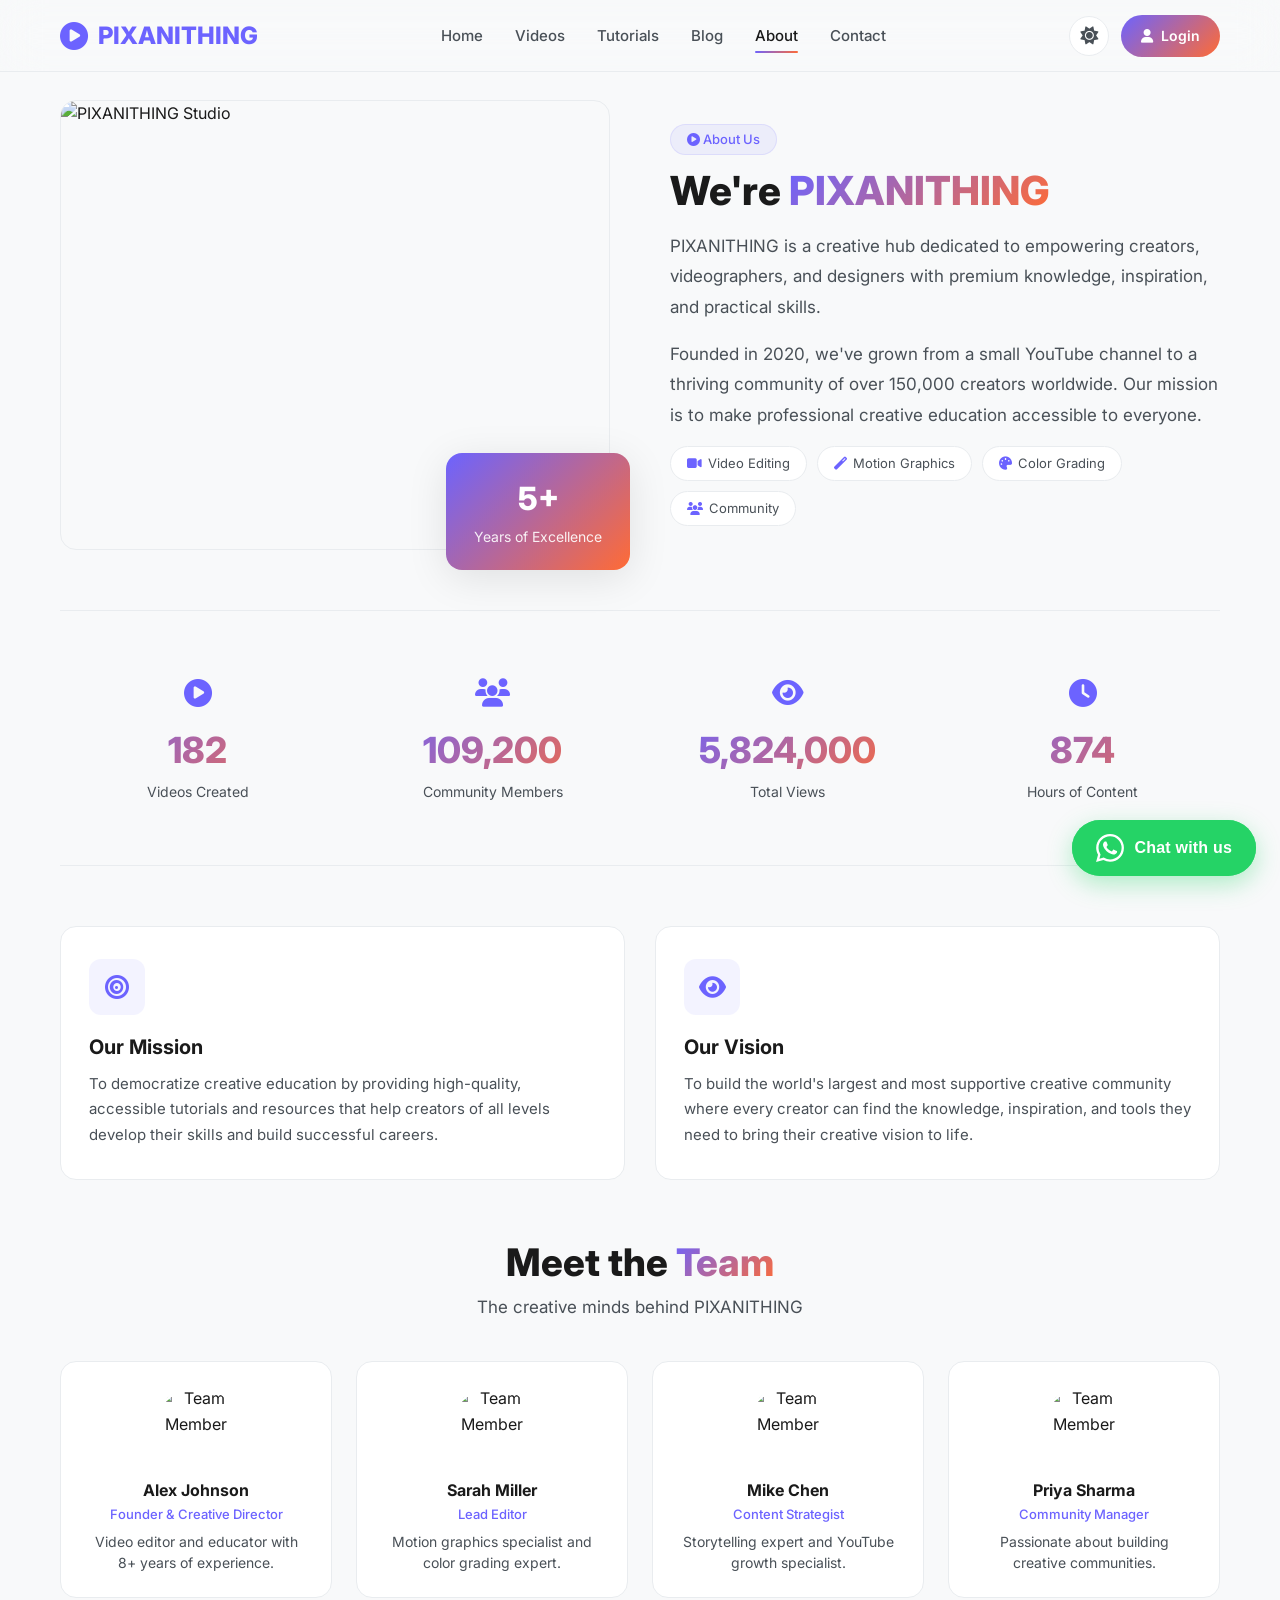
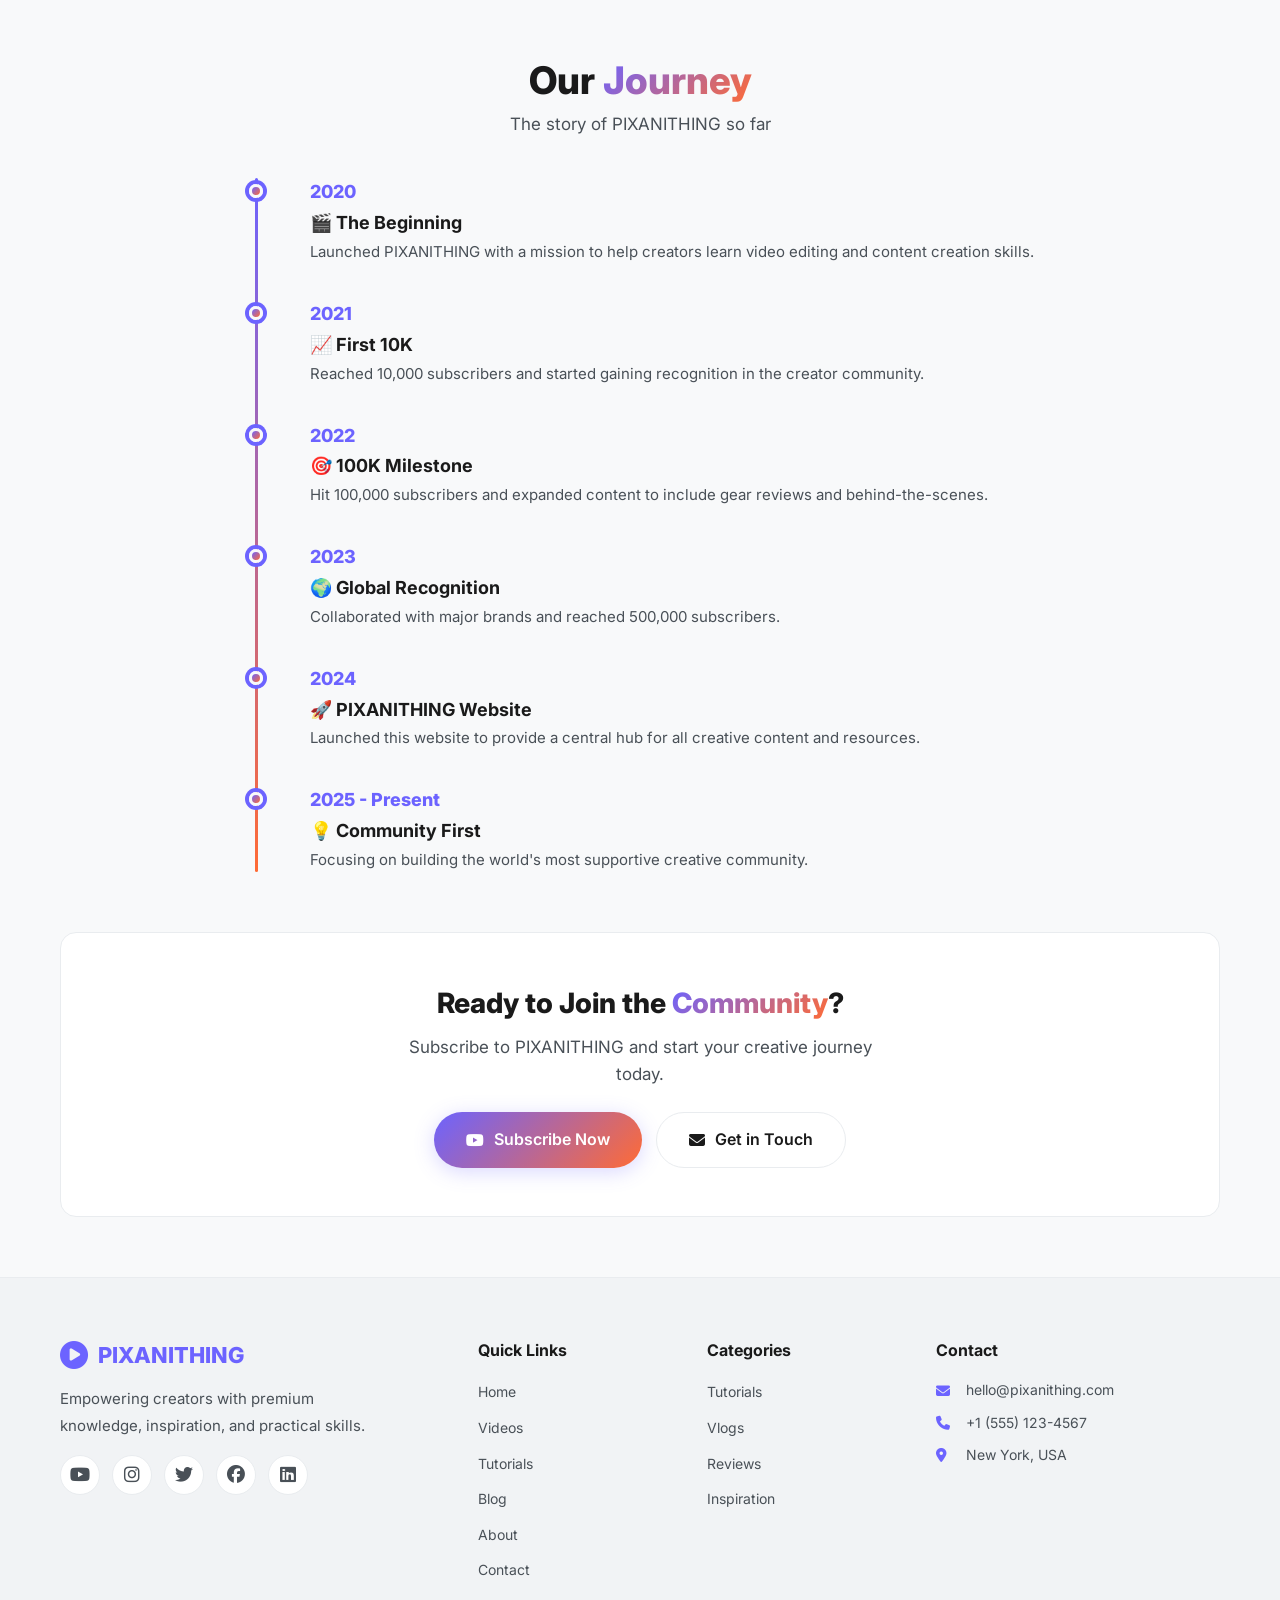
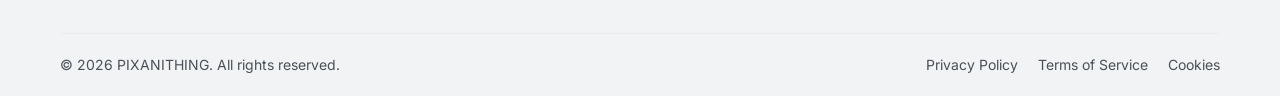
==== commit 0af105f5: "about.html" ====
--- a/about.html
+++ b/about.html
@@ -828,6 +828,26 @@
 
         });
     </script>
-
+<!-- WhatsApp Floating Button -->
+<div class="wa-float-wrapper" id="waFloatWrapper" role="complementary" aria-label="WhatsApp Chat Support">
+  <a href="https://wa.me/918817846586?text=Hi%2C%20I%20would%20like%20to%20know%20more%20about%20your%20services."
+     class="wa-float-btn"
+     id="waFloatBtn"
+     target="_blank"
+     rel="noopener noreferrer"
+     aria-label="Chat with us on WhatsApp">
+    <span class="wa-pulse-ring" aria-hidden="true"></span>
+    <span class="wa-pulse-ring" aria-hidden="true"></span>
+    <svg class="wa-icon" viewBox="0 0 24 24" xmlns="http://www.w3.org/2000/svg" aria-hidden="true">
+      <path d="M17.472 14.382c-.297-.149-1.758-.867-2.03-.967-.273-.099-.471-.148-.67.15-.197.297-.767.966-.94 1.164-.173.199-.347.223-.644.075-.297-.15-1.255-.463-2.39-1.475-.883-.788-1.48-1.761-1.653-2.059-.173-.297-.018-.458.13-.606.134-.133.298-.347.446-.52.149-.174.198-.298.298-.497.099-.198.05-.371-.025-.52-.075-.149-.669-1.612-.916-2.207-.242-.579-.487-.5-.669-.51-.173-.008-.371-.01-.57-.01-.198 0-.52.074-.792.372-.272.297-1.04 1.016-1.04 2.479 0 1.462 1.065 2.875 1.213 3.074.149.198 2.096 3.2 5.077 4.487.709.306 1.262.489 1.694.625.712.227 1.36.195 1.871.118.571-.085 1.758-.719 2.006-1.413.248-.694.248-1.289.173-1.413-.074-.124-.272-.198-.57-.347m-5.421 7.403h-.004a9.87 9.87 0 01-5.031-1.378l-.361-.214-3.741.982.998-3.648-.235-.374a9.86 9.86 0 01-1.51-5.26c.001-5.45 4.436-9.884 9.888-9.884 2.64 0 5.122 1.03 6.988 2.898a9.825 9.825 0 012.893 6.994c-.003 5.45-4.437 9.884-9.885 9.884m8.413-18.297A11.815 11.815 0 0012.05 0C5.495 0 .16 5.335.157 11.892c0 2.096.547 4.142 1.588 5.945L.057 24l6.305-1.654a11.882 11.882 0 005.683 1.448h.005c6.554 0 11.89-5.335 11.893-11.893a11.821 11.821 0 00-3.48-8.413Z"/>
+    </svg>
+    <span class="wa-label">Chat with us</span>
+  </a>
+</div>
+
+<!-- CSS -->
+<link rel="stylesheet" href="css/whatsapp-button.css">
+<!-- JS -->
+<script src="js/whatsapp-button.js" defer></script>
 </body>
-</html>+</html>
--- a/css/whatsapp-button.css
+++ b/css/whatsapp-button.css
@@ -0,0 +1,170 @@
+/* ============================================
+   WhatsApp Floating Button — Professional CSS
+   ============================================ */
+
+/* --- Design Tokens (Customize Here) --- */
+:root {
+  --wa-green: #25D366;
+  --wa-green-dark: #128C7E;
+  --wa-white: #ffffff;
+  --wa-shadow: 0 8px 24px rgba(37, 211, 102, 0.35);
+  --wa-shadow-hover: 0 12px 32px rgba(37, 211, 102, 0.5);
+  --wa-radius-pill: 999px;
+  --wa-radius-circle: 50%;
+  --wa-font: -apple-system, BlinkMacSystemFont, "Segoe UI", Roboto, "Helvetica Neue", Arial, sans-serif;
+  --wa-z-index: 9999;
+}
+
+/* --- Wrapper Position --- */
+.wa-float-wrapper {
+  position: fixed;
+  right: 24px;
+  bottom: 24px;
+  z-index: var(--wa-z-index);
+  font-family: var(--wa-font);
+  transition: opacity 0.3s ease, transform 0.3s ease;
+}
+
+/* --- Base Button (Desktop = Pill/Rectangle) --- */
+.wa-float-btn {
+  display: inline-flex;
+  align-items: center;
+  justify-content: center;
+  gap: 10px;
+  height: 56px;
+  padding: 0 24px;
+  border-radius: var(--wa-radius-pill);
+  background: var(--wa-green);
+  color: var(--wa-white);
+  text-decoration: none;
+  box-shadow: var(--wa-shadow);
+  position: relative;
+  transition: transform 0.3s cubic-bezier(0.34, 1.56, 0.64, 1),
+              box-shadow 0.3s ease,
+              background-color 0.3s ease;
+  -webkit-tap-highlight-color: transparent;
+}
+
+.wa-float-btn:hover {
+  transform: translateY(-3px) scale(1.03);
+  box-shadow: var(--wa-shadow-hover);
+  background: var(--wa-green-dark);
+}
+
+.wa-float-btn:focus-visible {
+  outline: 3px solid var(--wa-green-dark);
+  outline-offset: 4px;
+}
+
+.wa-float-btn:active {
+  transform: scale(0.97);
+}
+
+/* --- Icon --- */
+.wa-icon {
+  width: 28px;
+  height: 28px;
+  fill: currentColor;
+  flex-shrink: 0;
+  transition: transform 0.3s ease;
+}
+
+.wa-float-btn:hover .wa-icon {
+  transform: rotate(-8deg) scale(1.1);
+}
+
+/* --- Label (Desktop) --- */
+.wa-label {
+  color: var(--wa-white);
+  font-size: 16px;
+  font-weight: 600;
+  letter-spacing: 0.2px;
+  white-space: nowrap;
+  line-height: 1;
+}
+
+/* --- Pulse Rings --- */
+.wa-pulse-ring {
+  position: absolute;
+  inset: 0;
+  border-radius: inherit;
+  background: var(--wa-green);
+  opacity: 0.55;
+  z-index: -1;
+  animation: wa-pulse 2.2s infinite cubic-bezier(0.4, 0, 0.6, 1);
+  pointer-events: none;
+}
+
+.wa-pulse-ring:nth-child(2) {
+  animation-delay: 0.6s;
+}
+
+@keyframes wa-pulse {
+  0%   { transform: scale(1);   opacity: 0.55; }
+  70%  { transform: scale(1.35); opacity: 0; }
+  100% { transform: scale(1.35); opacity: 0; }
+}
+
+/* ============================================
+   RESPONSIVE BREAKPOINTS
+   ============================================ */
+
+/* --- Large Desktop --- */
+@media (min-width: 1400px) {
+  .wa-float-wrapper { right: 32px; bottom: 32px; }
+  .wa-float-btn     { height: 62px; padding: 0 28px; gap: 12px; }
+  .wa-icon          { width: 30px; height: 30px; }
+  .wa-label         { font-size: 17px; }
+}
+
+/* --- Tablet --- */
+@media (max-width: 992px) {
+  .wa-float-btn { height: 52px; padding: 0 20px; gap: 8px; }
+  .wa-icon      { width: 26px; height: 26px; }
+  .wa-label     { font-size: 15px; }
+}
+
+/* --- Mobile: Circle Shape --- */
+@media (max-width: 768px) {
+  .wa-float-wrapper { right: 18px; bottom: 18px; }
+
+  .wa-float-btn {
+    width: 60px;
+    height: 60px;
+    padding: 0;
+    gap: 0;
+    border-radius: var(--wa-radius-circle);
+  }
+
+  .wa-label { display: none; }
+
+  .wa-icon { width: 32px; height: 32px; }
+
+  @keyframes wa-pulse {
+    0%   { transform: scale(1);    opacity: 0.6; }
+    100% { transform: scale(1.75); opacity: 0; }
+  }
+}
+
+/* --- Small Mobile --- */
+@media (max-width: 480px) {
+  .wa-float-wrapper { right: 14px; bottom: 14px; }
+  .wa-float-btn     { width: 56px; height: 56px; }
+  .wa-icon          { width: 28px; height: 28px; }
+}
+
+/* --- Accessibility: Reduced Motion --- */
+@media (prefers-reduced-motion: reduce) {
+  .wa-float-btn,
+  .wa-icon,
+  .wa-pulse-ring {
+    animation: none !important;
+    transition: none !important;
+  }
+  .wa-pulse-ring { display: none; }
+}
+
+/* --- Print: Hide Button --- */
+@media print {
+  .wa-float-wrapper { display: none !important; }
+}
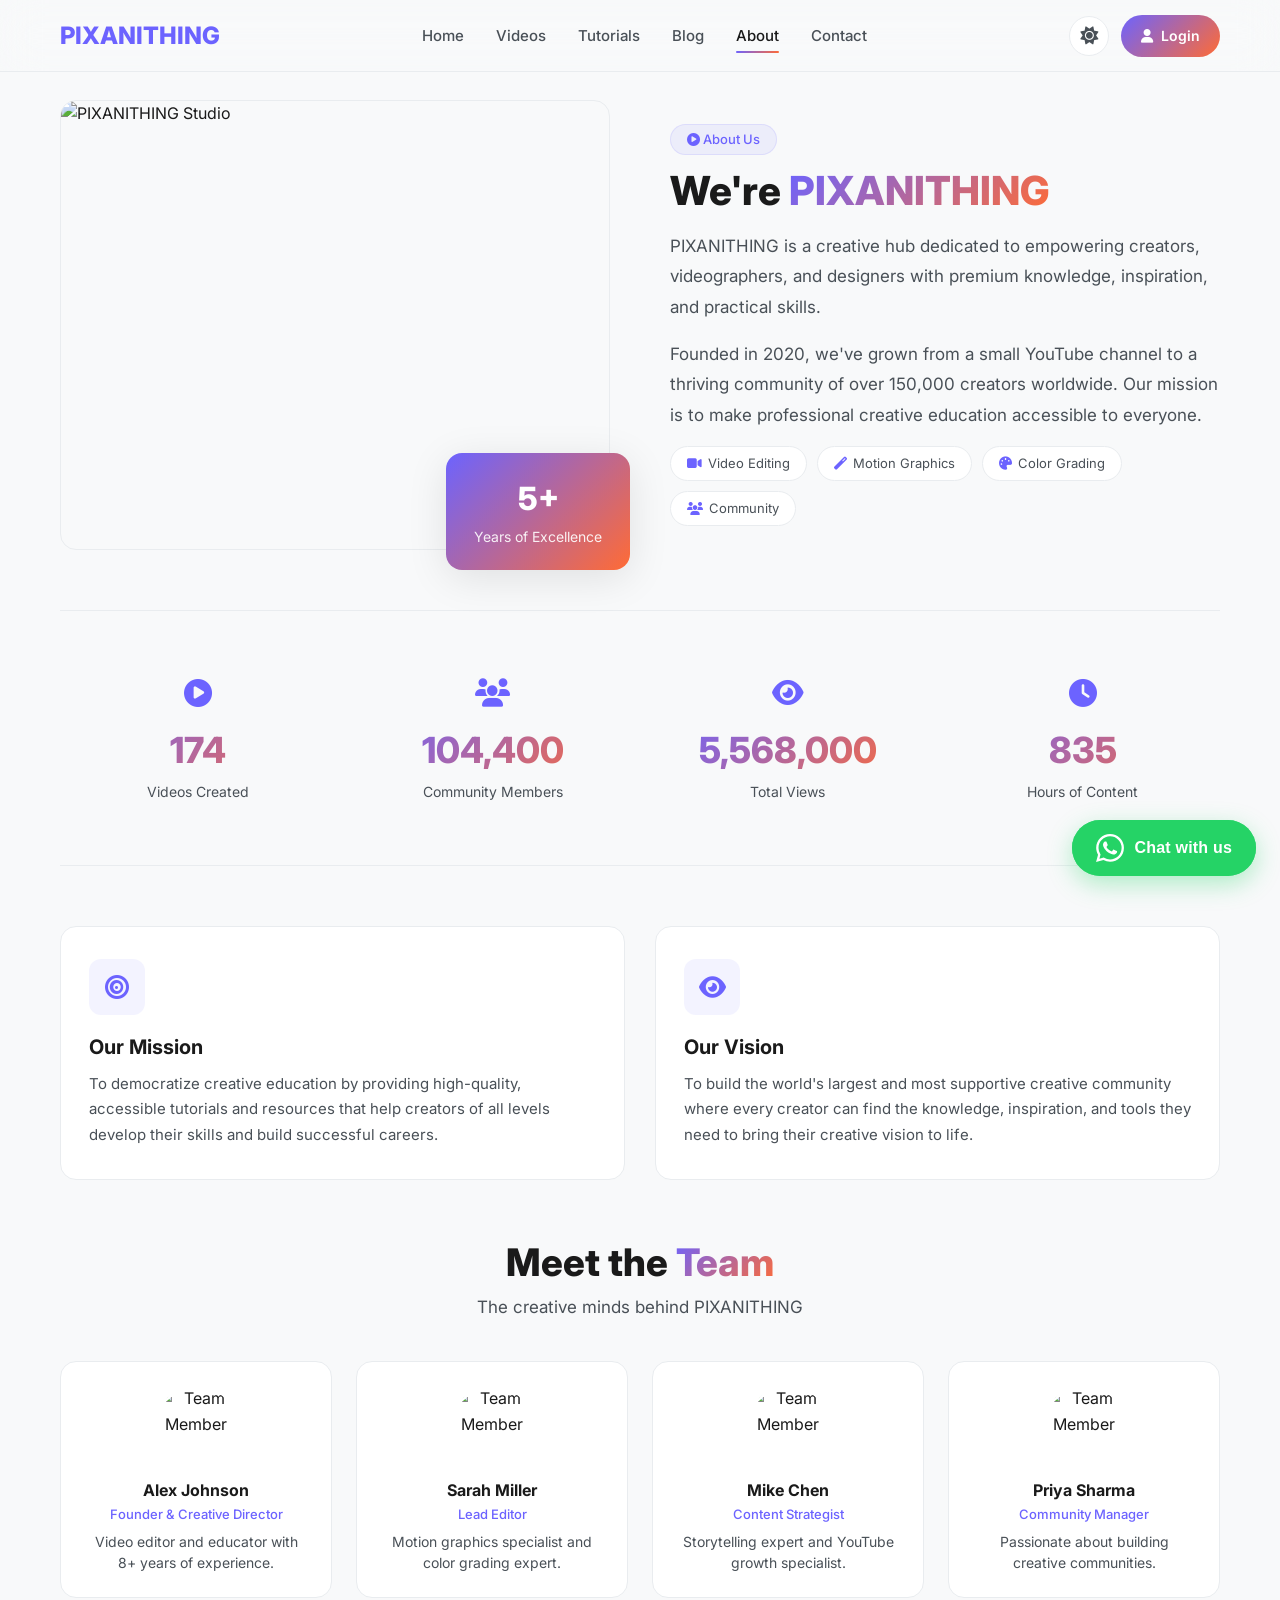
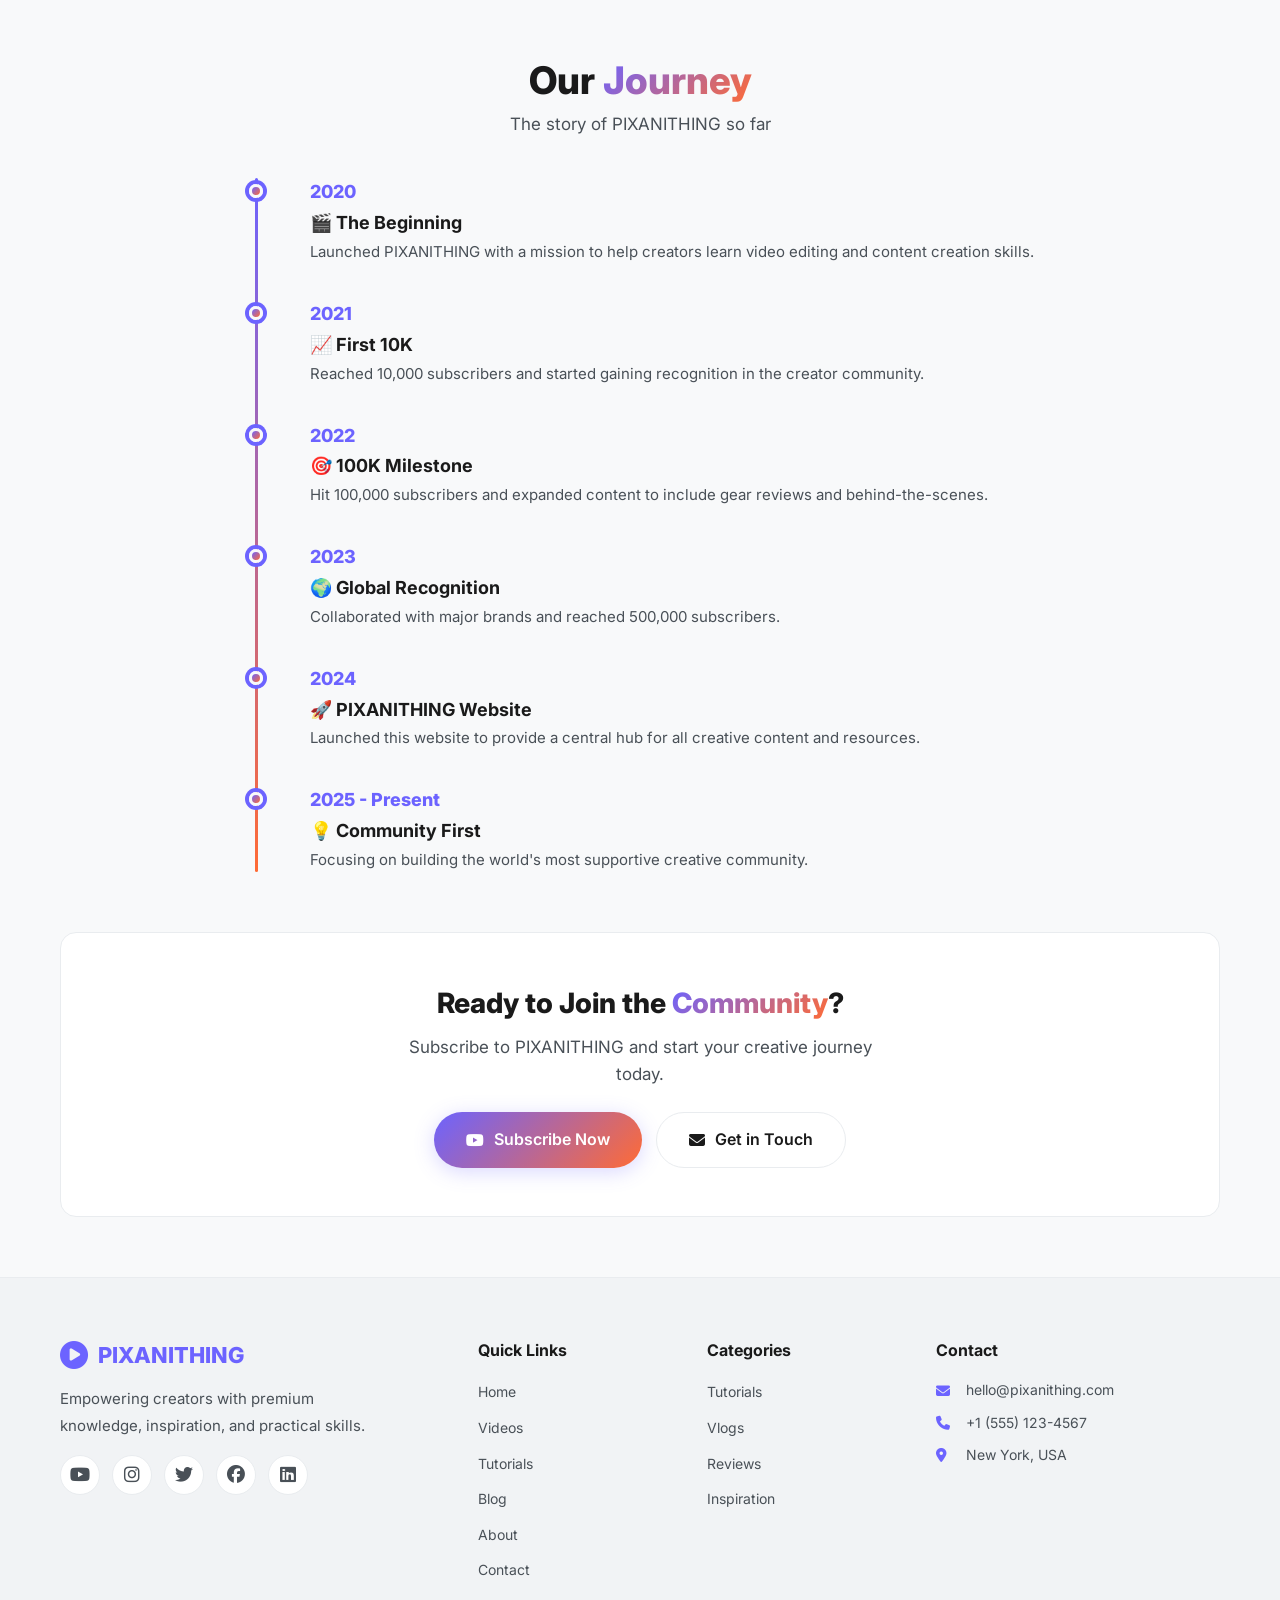
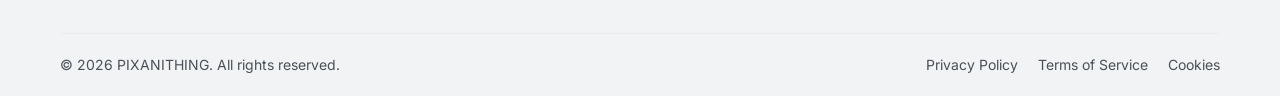
==== commit 1f9447c5: "about.html" ====
--- a/about.html
+++ b/about.html
@@ -509,7 +509,6 @@
         <div class="container">
             <nav class="navbar">
                 <a href="index.html" class="logo">
-                    <i class="fas fa-play-circle"></i>
                     <span>PIXANI<span>THING</span></span>
                 </a>
 
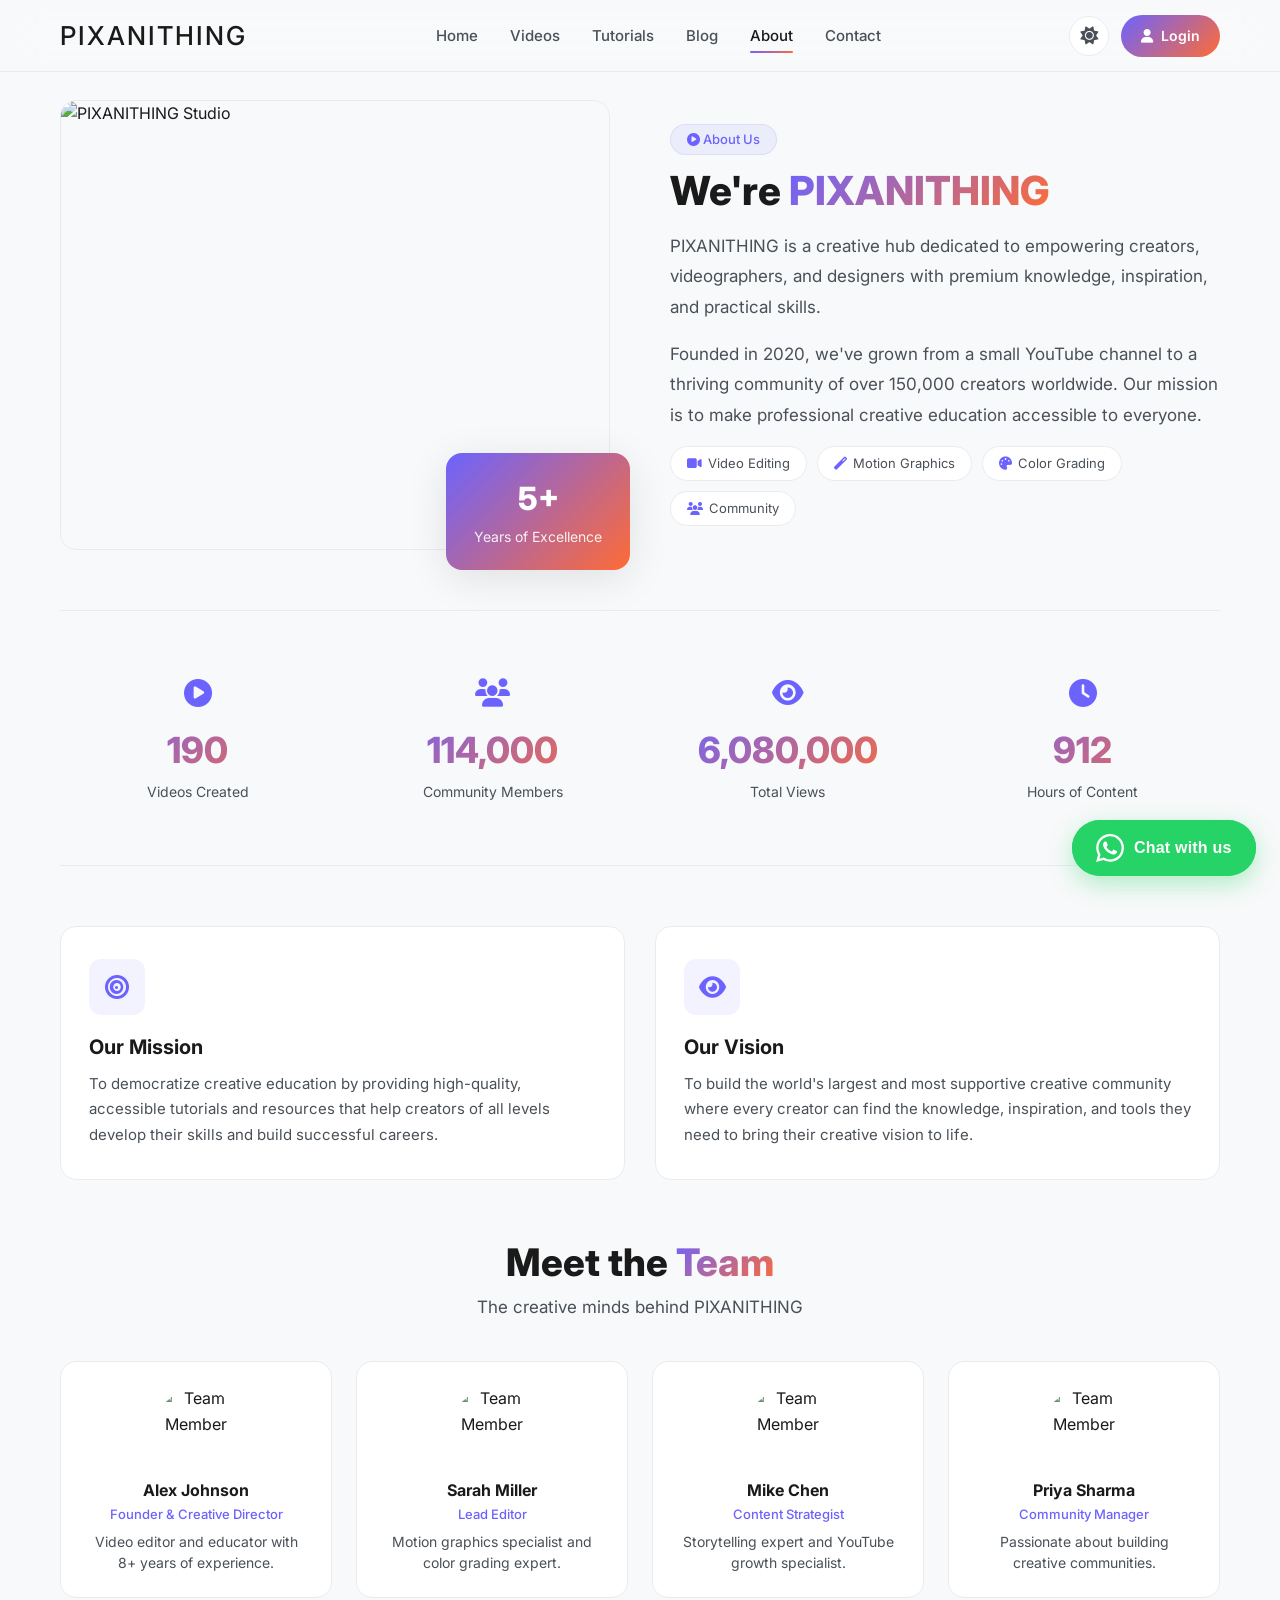
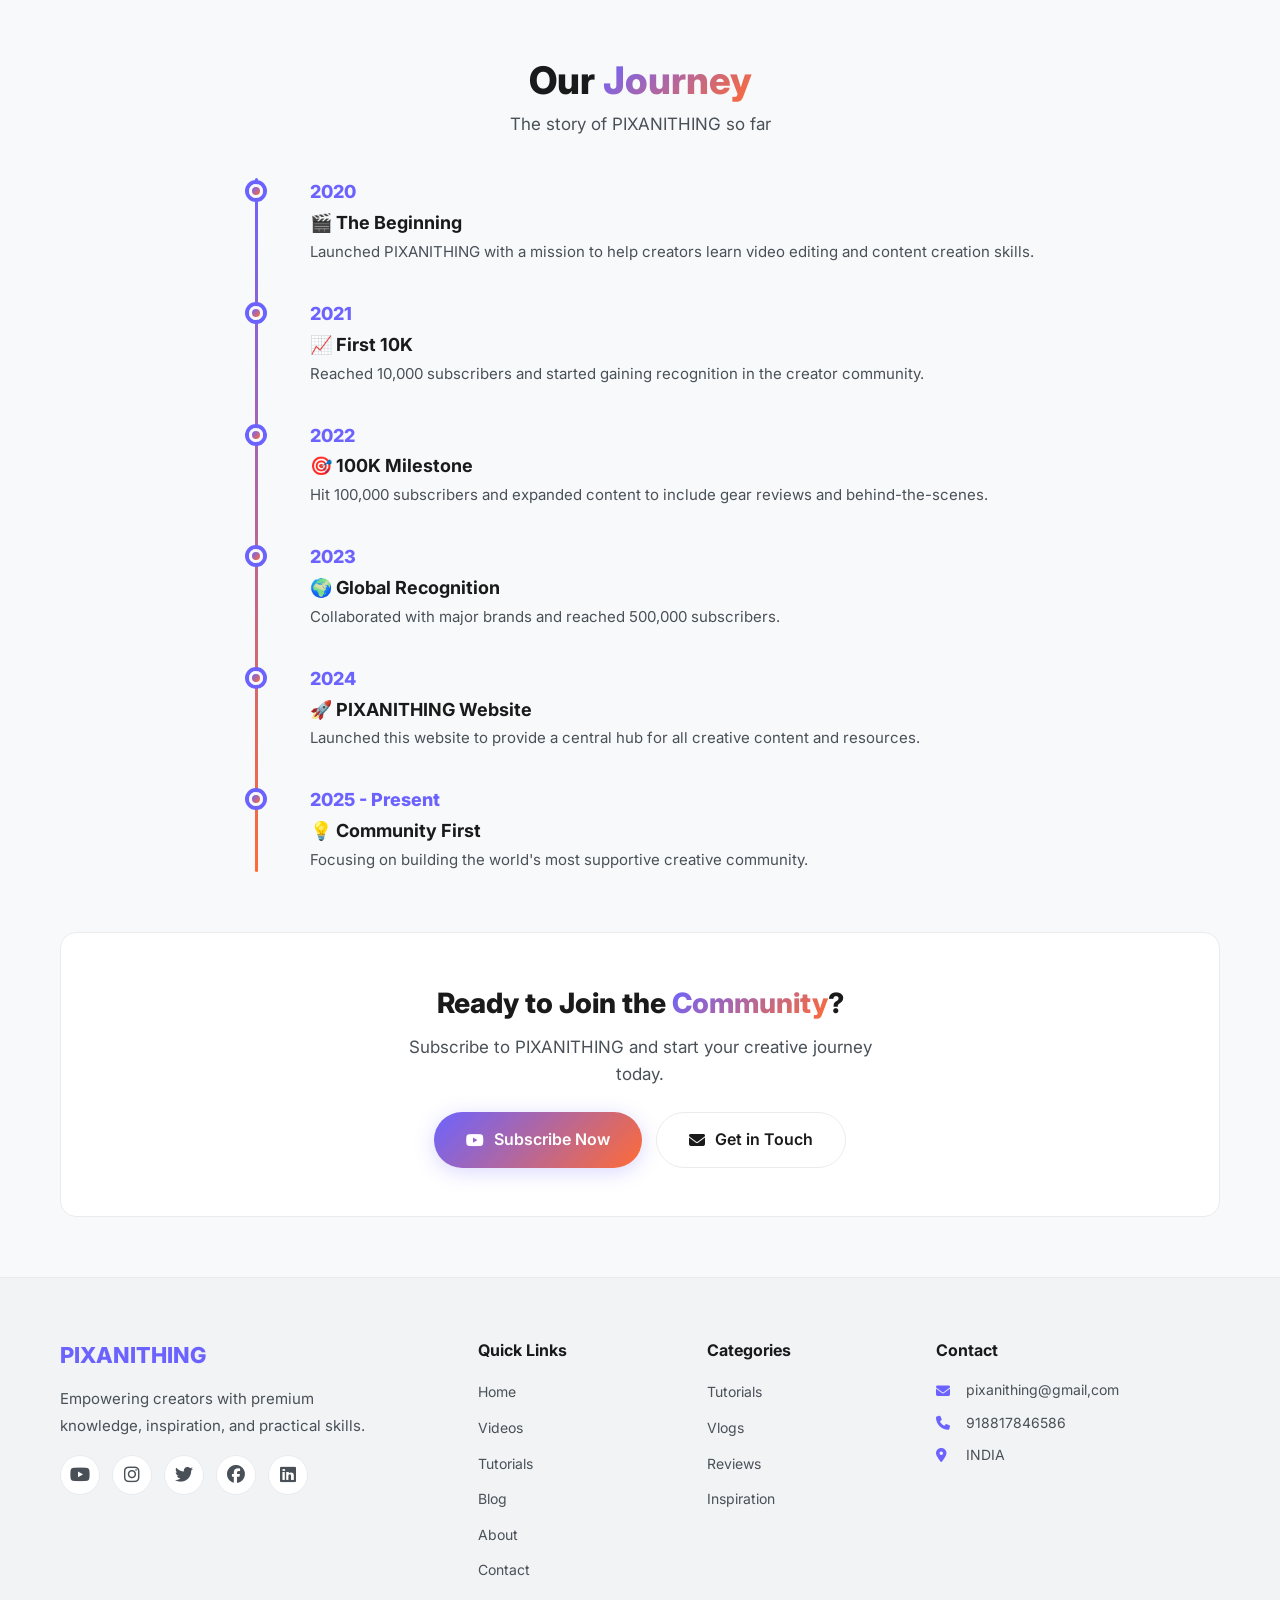
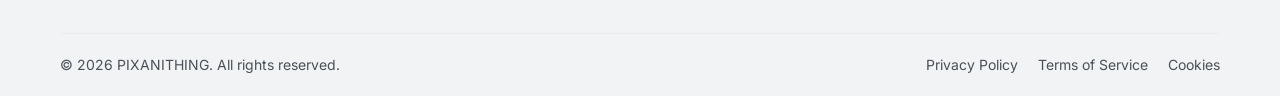
==== commit f63412db: "about.html" ====
--- a/about.html
+++ b/about.html
@@ -508,9 +508,11 @@
     <header id="header">
         <div class="container">
             <nav class="navbar">
-                <a href="index.html" class="logo">
-                    <span>PIXANI<span>THING</span></span>
-                </a>
+                <a href="index.html" class="rectangle-logo">
+    <div class="logo-text-area">
+        <h1 class="logo-anithing">PIXANITHING</h1>
+    </div>
+</a>
 
                 <ul class="nav-menu" id="navMenu">
                     <li><a href="index.html">Home</a></li>
@@ -715,7 +717,6 @@
             <div class="footer-grid">
                 <div class="footer-brand">
                     <a href="index.html" class="logo">
-                        <i class="fas fa-play-circle"></i>
                         <span>PIXANI<span>THING</span></span>
                     </a>
                     <p>Empowering creators with premium knowledge, inspiration, and practical skills.</p>
@@ -750,9 +751,9 @@
                 <div class="footer-contact">
                     <h4>Contact</h4>
                     <ul>
-                        <li><i class="fas fa-envelope"></i> hello@pixanithing.com</li>
-                        <li><i class="fas fa-phone"></i> +1 (555) 123-4567</li>
-                        <li><i class="fas fa-map-marker-alt"></i> New York, USA</li>
+                        <li><i class="fas fa-envelope"></i> pixanithing@gmail,com</li>
+                        <li><i class="fas fa-phone"></i> 918817846586</li>
+                        <li><i class="fas fa-map-marker-alt"></i> INDIA</li>
                     </ul>
                 </div>
             </div>
--- a/css/style.css
+++ b/css/style.css
@@ -1029,4 +1029,53 @@
         max-width: 100% !important;
         padding: 20px !important;
     }
-}+}
+/* ========================================
+   RECTANGLE LOGO STYLES
+   ======================================== */
+.rectangle-logo {
+    display: flex;
+    align-items: center;
+    justify-content: center;
+    gap: 15px;
+    text-decoration: none;
+    transition: var(--transition);
+}
+
+/* Hover effect (optional) */
+.rectangle-logo:hover {
+    transform: translateY(-2px);
+}
+
+.rectangle-logo .logo-pix-img {
+    height: 50px; /* Header ke hisaab se height adjust ki hai */
+    width: auto;
+    object-fit: contain;
+}
+
+.rectangle-logo .logo-text-area {
+    display: flex;
+    flex-direction: column;
+    justify-content: center;
+}
+
+.rectangle-logo .logo-anithing {
+    font-size: 26px; /* Header ke hisaab se size adjust ki hai */
+    font-weight: 500;
+    color: var(--text-primary);
+    margin: 0;
+    line-height: 1;
+    letter-spacing: 2px;
+    font-family: var(--font-family);
+}
+
+/* Mobile Responsive */
+@media (max-width: 768px) {
+    .rectangle-logo .logo-pix-img {
+        height: 40px;
+    }
+    .rectangle-logo .logo-anithing {
+        font-size: 20px;
+        letter-spacing: 1px;
+    }
+}
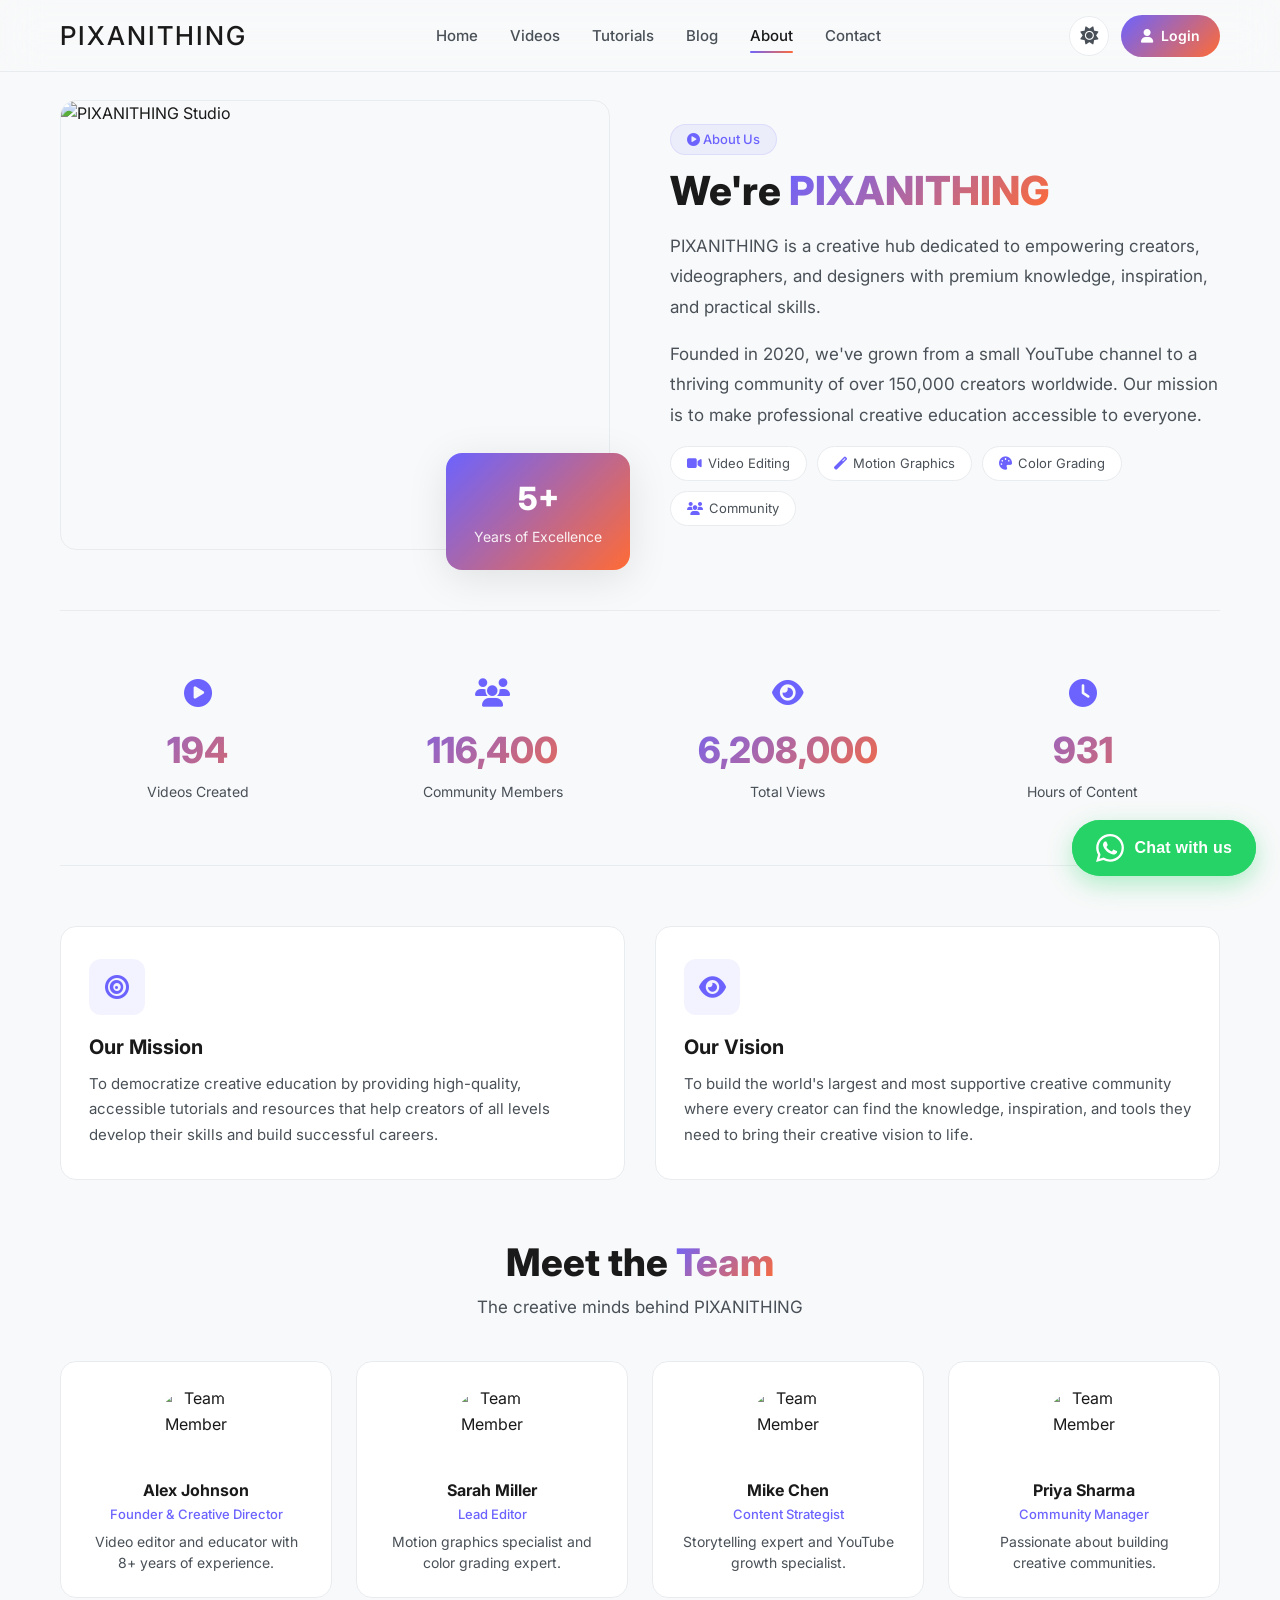
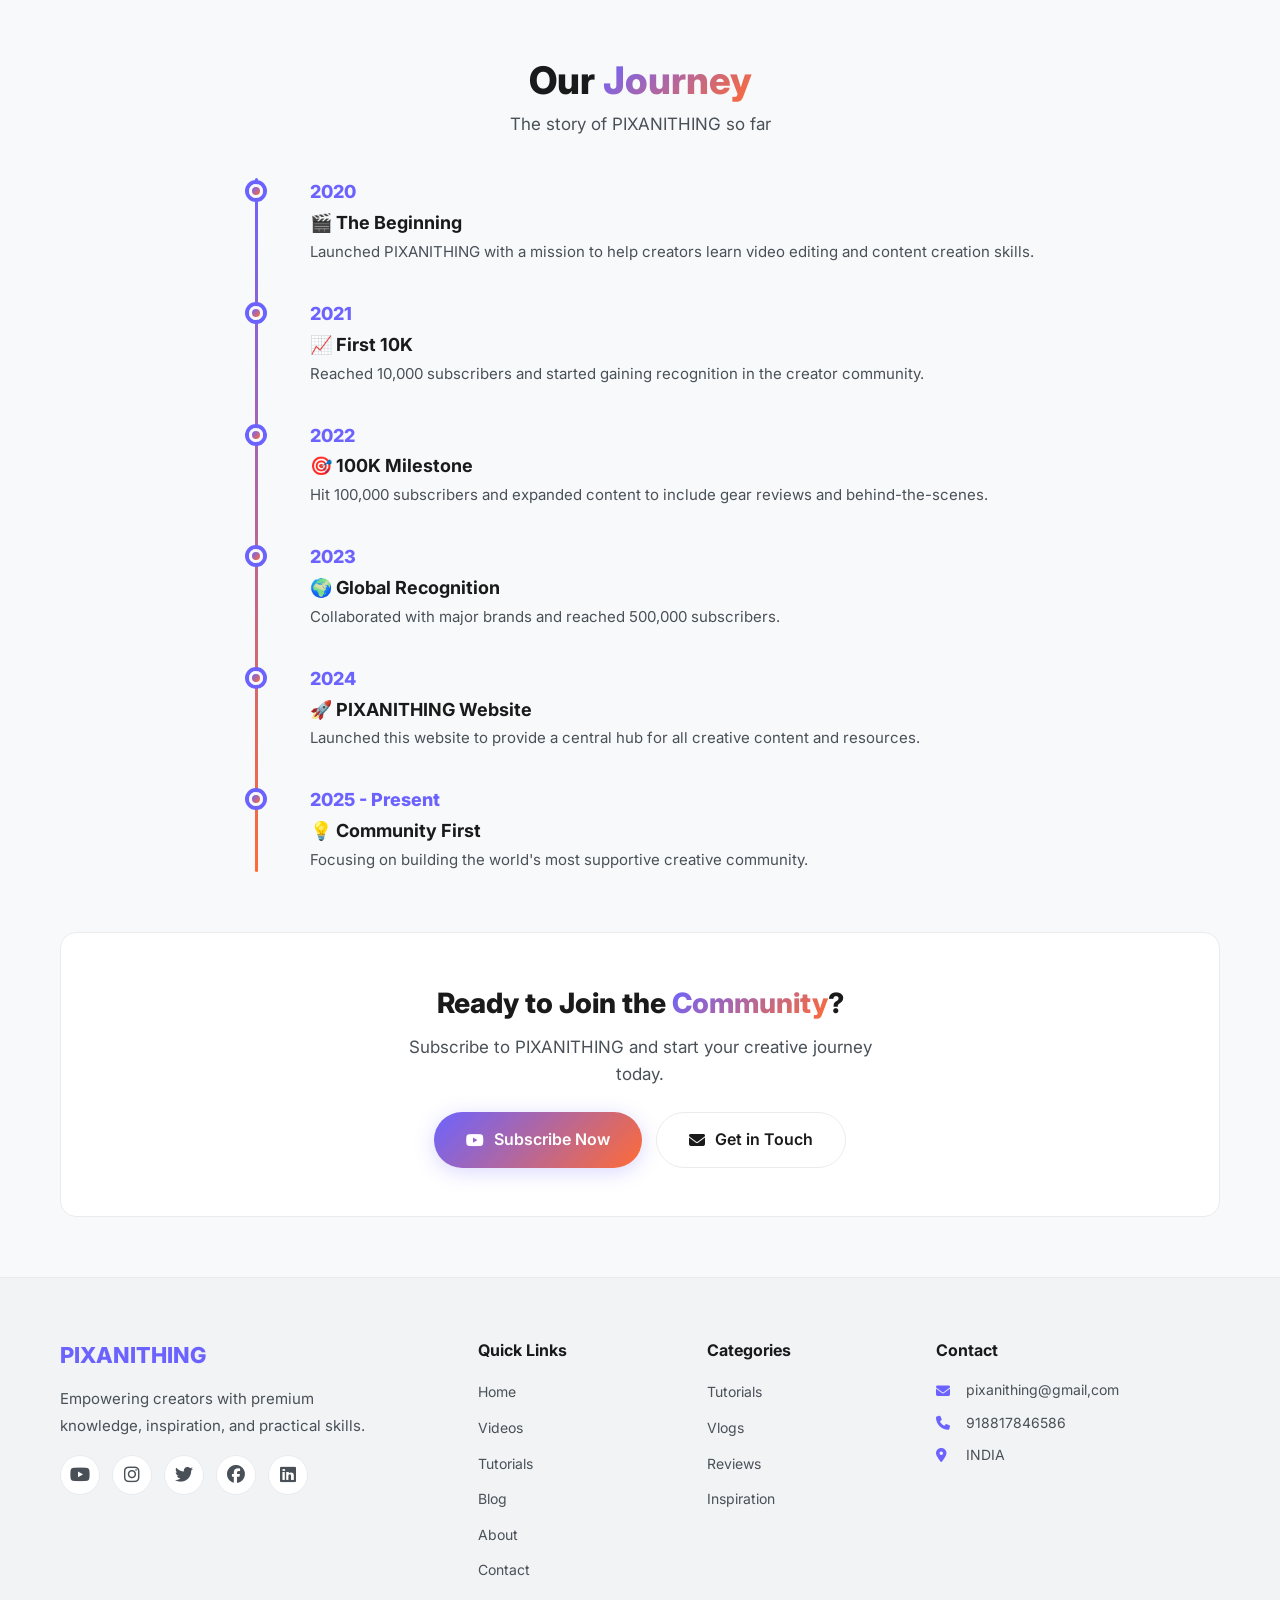
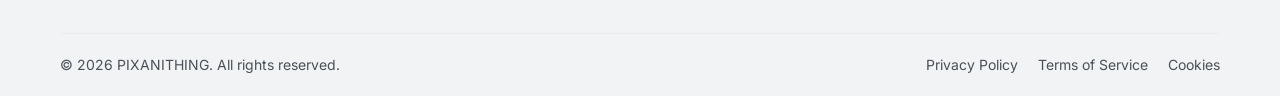
==== commit 5470b1d3: "about.html" ====
--- a/about.html
+++ b/about.html
@@ -751,9 +751,9 @@
                 <div class="footer-contact">
                     <h4>Contact</h4>
                     <ul>
-                        <li><i class="fas fa-envelope"></i> pixanithing@gmail,com</li>
-                        <li><i class="fas fa-phone"></i> 918817846586</li>
-                        <li><i class="fas fa-map-marker-alt"></i> INDIA</li>
+                        <li><i class="fas fa-envelope"></i>pixanithing@gmail,com</li>
+                        <li><i class="fas fa-phone"></i>918817846586</li>
+                        <li><i class="fas fa-map-marker-alt"></i>INDIA</li>
                     </ul>
                 </div>
             </div>
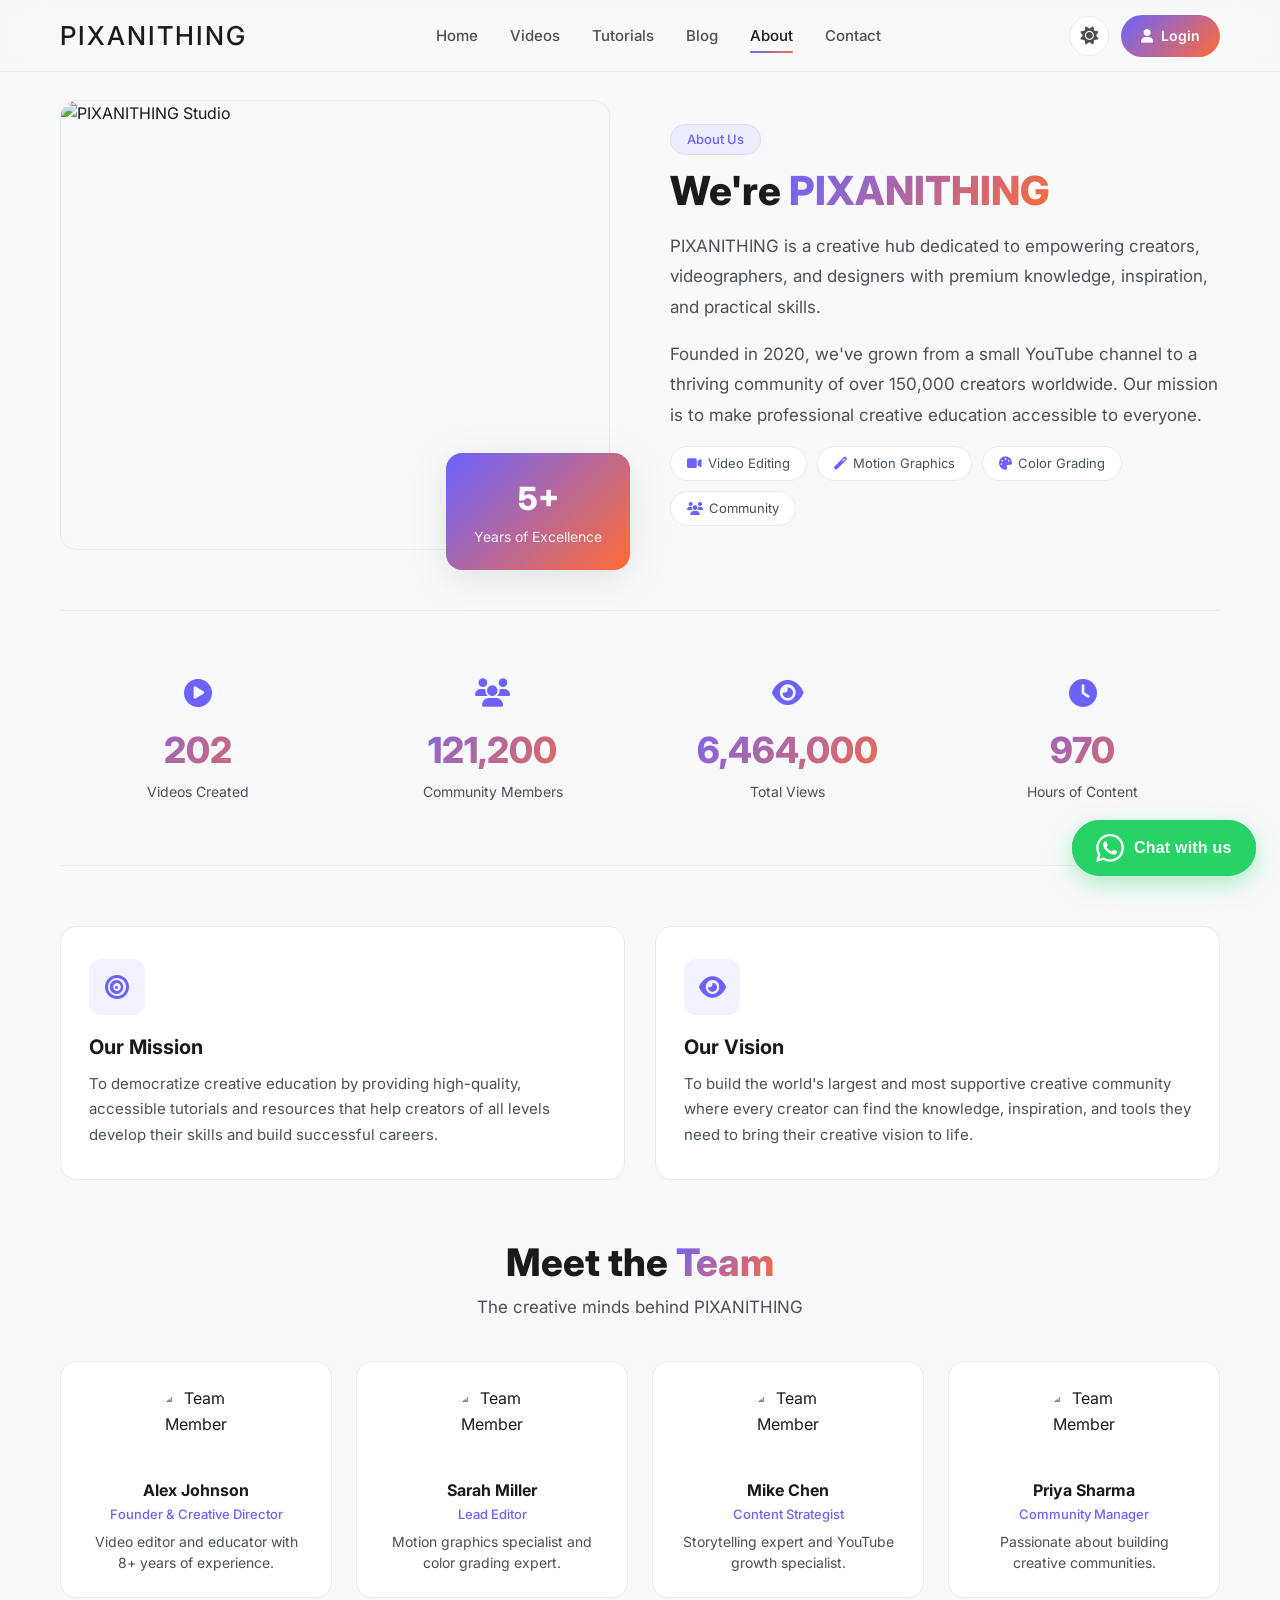
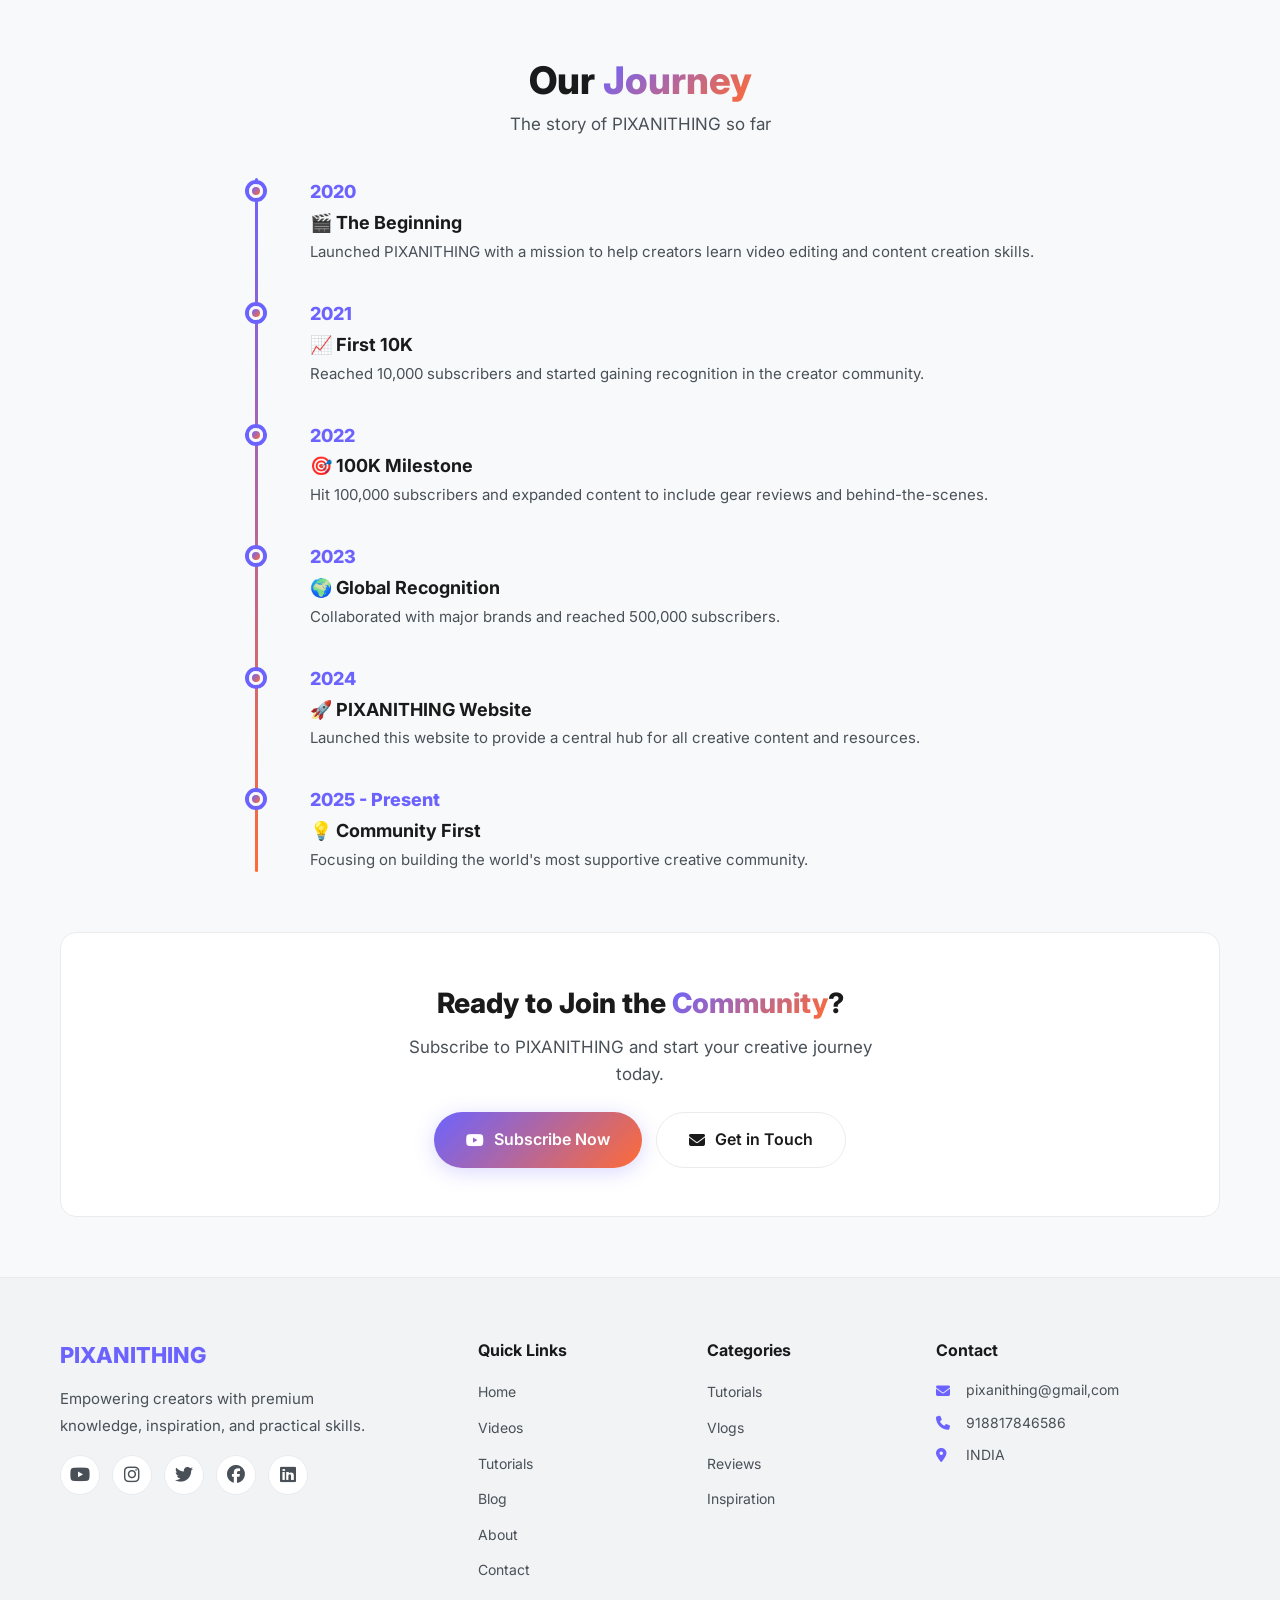
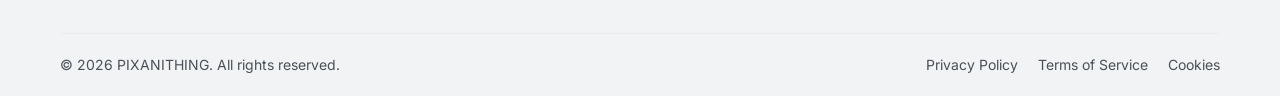
==== commit 401af6dd: "about.html" ====
--- a/about.html
+++ b/about.html
@@ -554,7 +554,7 @@
                     </div>
                 </div>
                 <div class="text">
-                    <div class="badge"><i class="fas fa-play-circle"></i> About Us</div>
+                    <div class="badge">About Us</div>
                     <h1>We're <span>PIXANITHING</span></h1>
                     <p>
                         PIXANITHING is a creative hub dedicated to empowering creators, videographers,
